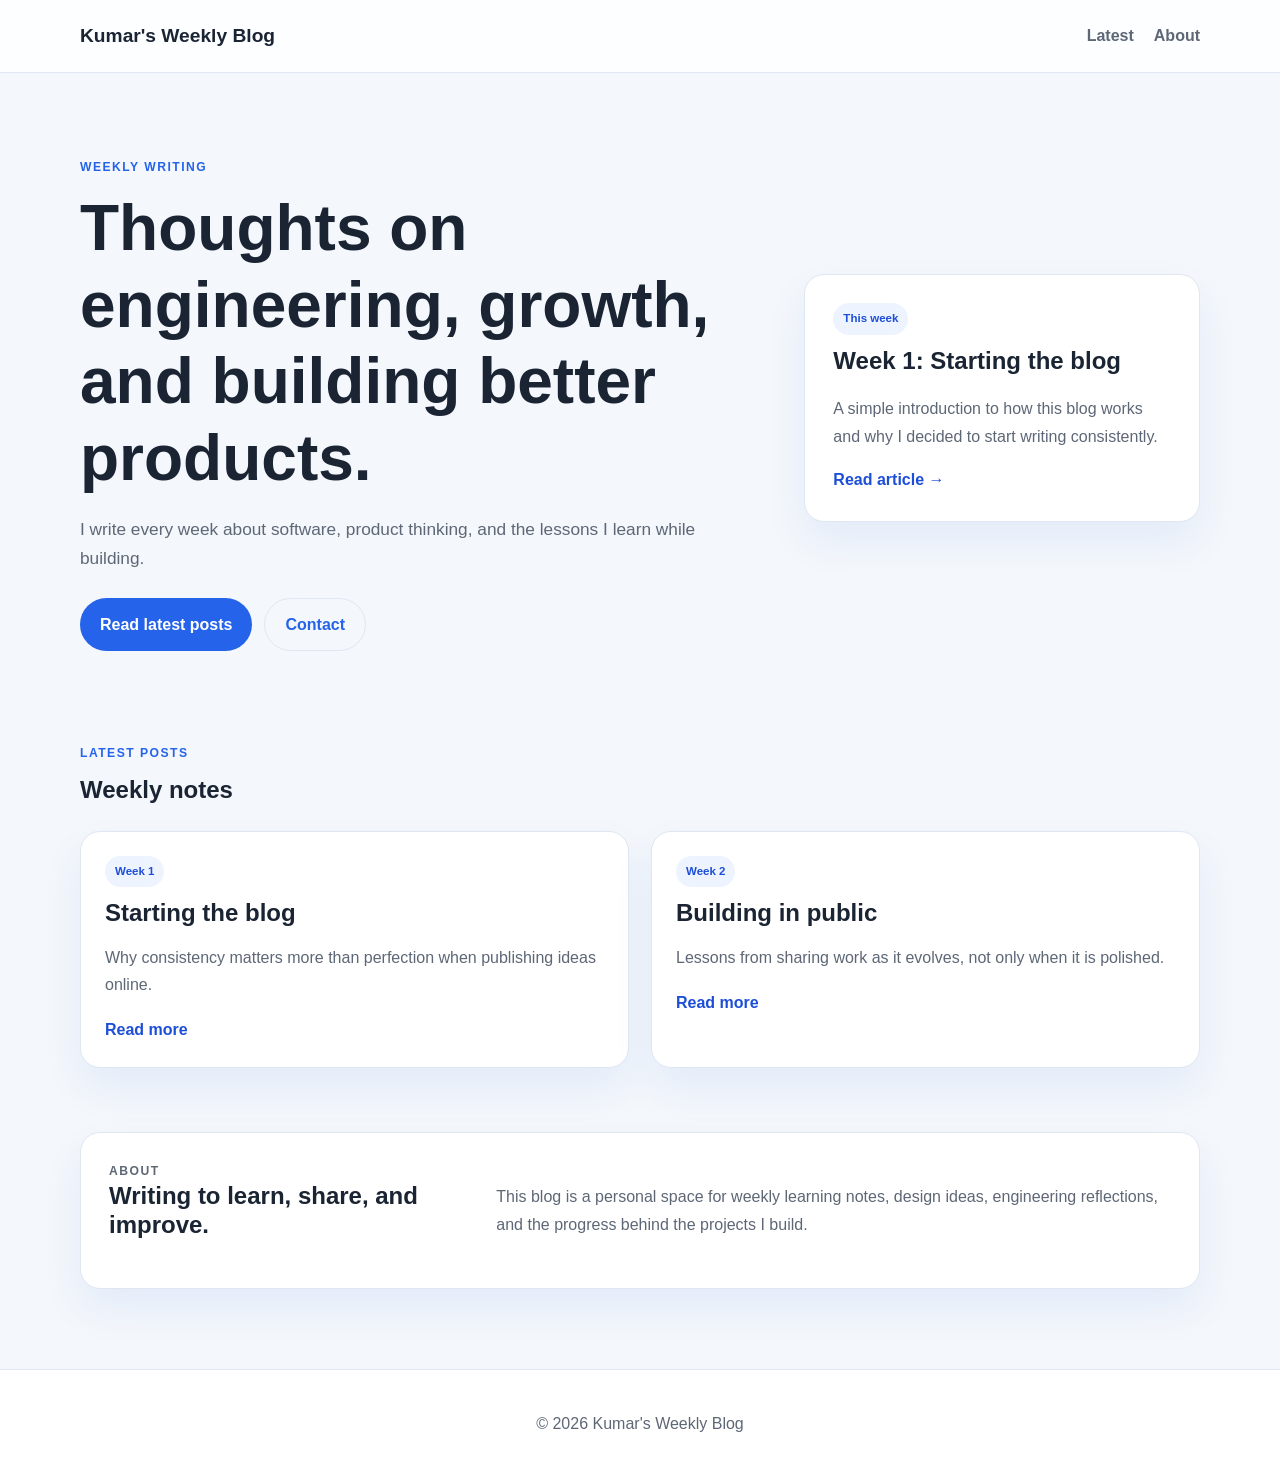
==== index.html @ 6d4b1a90 "blogs" ====
<!DOCTYPE html>
<html lang="en">
  <head>
    <meta charset="UTF-8" />
    <meta name="viewport" content="width=device-width, initial-scale=1.0" />
    <meta
      name="description"
      content="Weekly blog posts by Kumar about software, learning, and product building."
    />
    <title>Kumar's Weekly Blog</title>
    <link rel="stylesheet" href="styles.css" />
  </head>
  <body>
    <header class="site-header">
      <div class="container nav">
        <a class="brand" href="index.html">Kumar's Weekly Blog</a>
        <nav class="nav-links" aria-label="Main navigation">
          <a href="#latest">Latest</a>
          <a href="#about">About</a>
        </nav>
      </div>
    </header>

    <main>
      <section class="hero">
        <div class="container hero-inner">
          <div>
            <p class="eyebrow">Weekly writing</p>
            <h1>Thoughts on engineering, growth, and building better products.</h1>
            <p class="intro">
              I write every week about software, product thinking, and the lessons I learn while building.
            </p>
            <div class="hero-actions">
              <a class="button primary" href="#latest">Read latest posts</a>
              <a class="button secondary" href="mailto:you@example.com">Contact</a>
            </div>
          </div>
          <div class="hero-card">
            <span class="card-label">This week</span>
            <h2>Week 1: Starting the blog</h2>
            <p>
              A simple introduction to how this blog works and why I decided to start writing consistently.
            </p>
            <a href="posts/week-1.html">Read article →</a>
          </div>
        </div>
      </section>

      <section id="latest" class="posts">
        <div class="container">
          <div class="section-header">
            <p class="eyebrow">Latest posts</p>
            <h2>Weekly notes</h2>
          </div>

          <div class="post-grid">
            <article class="post-card">
              <span class="post-meta">Week 1</span>
              <h3>Starting the blog</h3>
              <p>Why consistency matters more than perfection when publishing ideas online.</p>
              <a href="posts/week-1.html">Read more</a>
            </article>

            <article class="post-card">
              <span class="post-meta">Week 2</span>
              <h3>Building in public</h3>
              <p>Lessons from sharing work as it evolves, not only when it is polished.</p>
              <a href="posts/week-2.html">Read more</a>
            </article>
          </div>
        </div>
      </section>

      <section id="about" class="about">
        <div class="container about-inner">
          <div>
            <p class="eyebrow">About</p>
            <h2>Writing to learn, share, and improve.</h2>
          </div>
          <p>
            This blog is a personal space for weekly learning notes, design ideas, engineering reflections,
            and the progress behind the projects I build.
          </p>
        </div>
      </section>
    </main>

    <footer class="site-footer">
      <div class="container">
        <p>© 2026 Kumar's Weekly Blog</p>
      </div>
    </footer>
  </body>
</html>
---- styles.css ----
:root {
  --bg: #f4f7fb;
  --panel: #ffffff;
  --panel-alt: #eef4ff;
  --text: #1a2433;
  --muted: #5d6776;
  --primary: #2563eb;
  --primary-dark: #1d4ed8;
  --border: #dfe7f3;
  --shadow: 0 20px 40px rgba(37, 99, 235, 0.08);
}

* {
  box-sizing: border-box;
}

html {
  scroll-behavior: smooth;
}

body {
  margin: 0;
  font-family: Arial, Helvetica, sans-serif;
  background: var(--bg);
  color: var(--text);
  line-height: 1.7;
}

img {
  max-width: 100%;
  display: block;
}

.container {
  width: min(1120px, calc(100% - 32px));
  margin: 0 auto;
}

.site-header {
  background: rgba(255, 255, 255, 0.82);
  backdrop-filter: blur(12px);
  border-bottom: 1px solid var(--border);
  position: sticky;
  top: 0;
  z-index: 10;
}

.nav {
  display: flex;
  justify-content: space-between;
  align-items: center;
  min-height: 72px;
}

.brand {
  font-size: 1.2rem;
  font-weight: 700;
  color: var(--text);
  text-decoration: none;
}

.nav-links {
  display: flex;
  gap: 20px;
}

.nav-links a {
  color: var(--muted);
  text-decoration: none;
  font-weight: 600;
}

.hero {
  padding: 72px 0 48px;
}

.hero-inner {
  display: grid;
  grid-template-columns: 1.4fr 0.8fr;
  gap: 32px;
  align-items: center;
}

.eyebrow {
  text-transform: uppercase;
  letter-spacing: 0.12em;
  font-size: 0.76rem;
  color: var(--primary);
  font-weight: 700;
  margin-bottom: 12px;
}

h1, h2, h3 {
  margin-top: 0;
  line-height: 1.2;
}

h1 {
  font-size: clamp(2.5rem, 5vw, 4.2rem);
  margin-bottom: 18px;
}

.intro {
  font-size: 1.08rem;
  color: var(--muted);
  max-width: 620px;
}

.hero-actions {
  display: flex;
  flex-wrap: wrap;
  gap: 12px;
  margin-top: 24px;
}

.button {
  display: inline-flex;
  align-items: center;
  justify-content: center;
  padding: 12px 20px;
  border-radius: 999px;
  text-decoration: none;
  font-weight: 700;
  transition: transform 0.2s ease;
}

.button:hover,
.post-card a:hover,
.hero-card a:hover {
  transform: translateY(-1px);
}

.button.primary {
  background: var(--primary);
  color: white;
}

.button.secondary {
  background: transparent;
  color: var(--primary);
  border: 1px solid var(--border);
}

.hero-card,
.post-card,
.about-inner {
  background: var(--panel);
  border: 1px solid var(--border);
  border-radius: 20px;
  box-shadow: var(--shadow);
}

.hero-card {
  padding: 28px;
}

.card-label,
.post-meta {
  display: inline-block;
  background: var(--panel-alt);
  color: var(--primary-dark);
  border-radius: 999px;
  padding: 6px 10px;
  font-size: 0.72rem;
  font-weight: 700;
  margin-bottom: 12px;
}

.hero-card p {
  color: var(--muted);
}

.hero-card a,
.post-card a,
.article-body a {
  color: var(--primary-dark);
  text-decoration: none;
  font-weight: 700;
}

.posts {
  padding: 32px 0 64px;
}

.section-header {
  margin-bottom: 26px;
}

.post-grid {
  display: grid;
  grid-template-columns: repeat(2, minmax(0, 1fr));
  gap: 22px;
}

.post-card {
  padding: 24px;
}

.post-card h3 {
  font-size: 1.5rem;
  margin-bottom: 12px;
}

.post-card p {
  color: var(--muted);
  margin-bottom: 18px;
}

.about {
  padding: 0 0 80px;
}

.about-inner {
  padding: 28px;
  display: grid;
  grid-template-columns: 0.7fr 1.3fr;
  gap: 24px;
  align-items: center;
}

.about-inner p {
  margin: 0;
  color: var(--muted);
}

.site-footer {
  border-top: 1px solid var(--border);
  background: #fff;
}

.site-footer .container {
  display: flex;
  justify-content: center;
  padding: 24px 0;
  color: var(--muted);
}

.article-shell {
  padding: 56px 0 80px;
}

.article-card {
  background: var(--panel);
  border: 1px solid var(--border);
  border-radius: 24px;
  box-shadow: var(--shadow);
  padding: clamp(24px, 4vw, 52px);
}

.article-card h1 {
  margin-bottom: 14px;
}

.article-meta {
  color: var(--muted);
  margin-bottom: 24px;
}

.article-body {
  font-size: 1.05rem;
}

.article-body p,
.article-body ul,
.article-body ol {
  margin-bottom: 1.2rem;
  color: var(--text);
}

.article-body h2 {
  margin-top: 2rem;
  margin-bottom: 1rem;
}

.back-link {
  display: inline-block;
  margin-top: 28px;
}

@media (max-width: 760px) {
  .hero-inner,
  .about-inner,
  .post-grid {
    grid-template-columns: 1fr;
  }

  .nav {
    flex-direction: column;
    justify-content: center;
    gap: 12px;
    padding: 16px 0;
  }

  .nav-links {
    gap: 12px;
  }
}
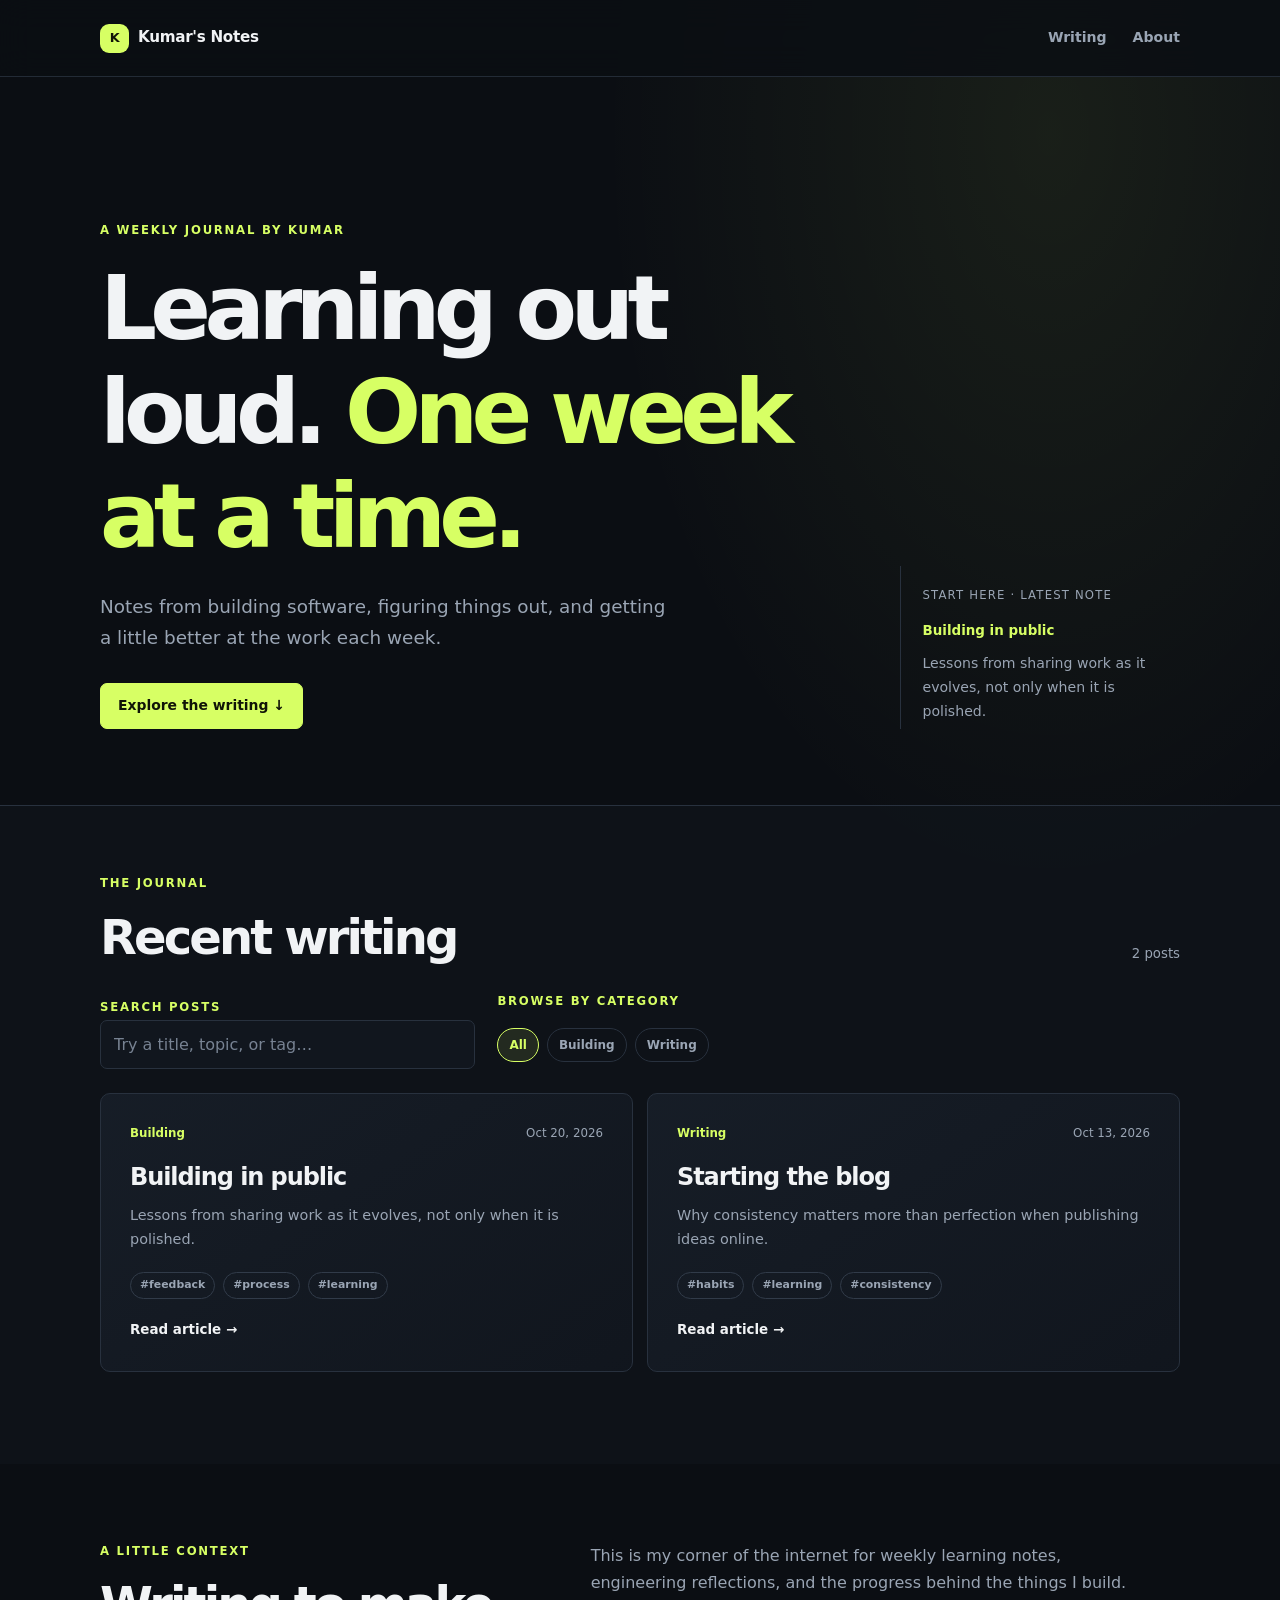
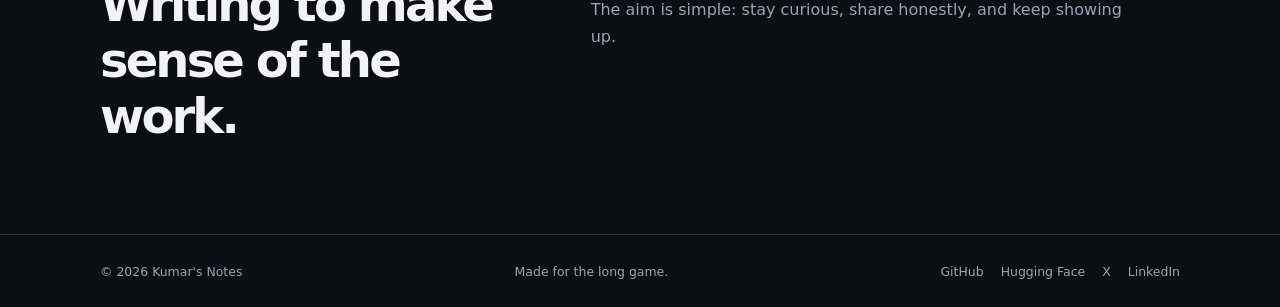
==== commit 12ff1eae: "blogs" ====
--- a/index.html
+++ b/index.html
@@ -5,17 +5,22 @@
     <meta name="viewport" content="width=device-width, initial-scale=1.0" />
     <meta
       name="description"
-      content="Weekly blog posts by Kumar about software, learning, and product building."
+      content="Weekly notes on software, building, and the lessons learned along the way."
     />
-    <title>Kumar's Weekly Blog</title>
+    <meta name="theme-color" content="#0b0e13" />
+    <title>Kumar — Weekly Notes</title>
     <link rel="stylesheet" href="styles.css" />
+    <script src="app.js" defer></script>
   </head>
   <body>
     <header class="site-header">
       <div class="container nav">
-        <a class="brand" href="index.html">Kumar's Weekly Blog</a>
+        <a class="brand" href="index.html">
+          <span class="brand-mark" aria-hidden="true">K</span>
+          <span class="brand-name">Kumar's Notes</span>
+        </a>
         <nav class="nav-links" aria-label="Main navigation">
-          <a href="#latest">Latest</a>
+          <a href="#latest">Writing</a>
           <a href="#about">About</a>
         </nav>
       </div>
@@ -25,48 +30,50 @@
       <section class="hero">
         <div class="container hero-inner">
           <div>
-            <p class="eyebrow">Weekly writing</p>
-            <h1>Thoughts on engineering, growth, and building better products.</h1>
+            <p class="eyebrow">A weekly journal by Kumar</p>
+            <h1>Learning out loud. <span>One week at a time.</span></h1>
             <p class="intro">
-              I write every week about software, product thinking, and the lessons I learn while building.
+              Notes from building software, figuring things out, and getting a little better at the work each week.
             </p>
-            <div class="hero-actions">
-              <a class="button primary" href="#latest">Read latest posts</a>
-              <a class="button secondary" href="mailto:you@example.com">Contact</a>
-            </div>
+            <a class="button primary" href="#latest">Explore the writing <span aria-hidden="true">&nbsp;↓</span></a>
           </div>
-          <div class="hero-card">
-            <span class="card-label">This week</span>
-            <h2>Week 1: Starting the blog</h2>
-            <p>
-              A simple introduction to how this blog works and why I decided to start writing consistently.
-            </p>
-            <a href="posts/week-1.html">Read article →</a>
-          </div>
+          <aside class="hero-note" aria-label="Latest post">
+            <span class="note-label">Start here · latest note</span>
+            <strong id="featured-title">Loading latest post…</strong>
+            <p id="featured-excerpt"></p>
+          </aside>
         </div>
       </section>
 
       <section id="latest" class="posts">
         <div class="container">
           <div class="section-header">
-            <p class="eyebrow">Latest posts</p>
-            <h2>Weekly notes</h2>
+            <div>
+              <p class="section-kicker">The journal</p>
+              <h2>Recent writing</h2>
+            </div>
+            <span class="post-count" id="post-count" aria-live="polite"></span>
           </div>
 
-          <div class="post-grid">
-            <article class="post-card">
-              <span class="post-meta">Week 1</span>
-              <h3>Starting the blog</h3>
-              <p>Why consistency matters more than perfection when publishing ideas online.</p>
-              <a href="posts/week-1.html">Read more</a>
-            </article>
+          <div class="post-tools">
+            <label>
+              <span class="section-kicker">Search posts</span>
+              <input
+                class="search-input"
+                id="post-search"
+                type="search"
+                placeholder="Try a title, topic, or tag…"
+                autocomplete="off"
+              />
+            </label>
+            <div>
+              <p class="section-kicker">Browse by category</p>
+              <div class="filter-list" id="category-filters" aria-label="Filter posts by category"></div>
+            </div>
+          </div>
 
-            <article class="post-card">
-              <span class="post-meta">Week 2</span>
-              <h3>Building in public</h3>
-              <p>Lessons from sharing work as it evolves, not only when it is polished.</p>
-              <a href="posts/week-2.html">Read more</a>
-            </article>
+          <div class="post-grid" id="post-grid" aria-live="polite">
+            <p class="status-message">Loading posts…</p>
           </div>
         </div>
       </section>
@@ -74,12 +81,12 @@
       <section id="about" class="about">
         <div class="container about-inner">
           <div>
-            <p class="eyebrow">About</p>
-            <h2>Writing to learn, share, and improve.</h2>
+            <p class="section-kicker">A little context</p>
+            <h2>Writing to make sense of the work.</h2>
           </div>
           <p>
-            This blog is a personal space for weekly learning notes, design ideas, engineering reflections,
-            and the progress behind the projects I build.
+            This is my corner of the internet for weekly learning notes, engineering reflections, and the
+            progress behind the things I build. The aim is simple: stay curious, share honestly, and keep showing up.
           </p>
         </div>
       </section>
@@ -87,7 +94,14 @@
 
     <footer class="site-footer">
       <div class="container">
-        <p>© 2026 Kumar's Weekly Blog</p>
+        <p>© <span id="current-year"></span> Kumar's Notes</p>
+        <p>Made for the long game.</p>
+        <nav class="social-links" aria-label="Social profiles">
+          <a href="https://github.com/Imkumar80" target="_blank" rel="noopener noreferrer">GitHub</a>
+          <a href="https://huggingface.co/kumar2235" target="_blank" rel="noopener noreferrer">Hugging Face</a>
+          <a href="https://x.com/KumarShet192579" target="_blank" rel="noopener noreferrer">X</a>
+          <a href="https://www.linkedin.com/in/kumar-r-shet-4712552a1/" target="_blank" rel="noopener noreferrer">LinkedIn</a>
+        </nav>
       </div>
     </footer>
   </body>
--- a/styles.css
+++ b/styles.css
@@ -1,13 +1,14 @@
 :root {
-  --bg: #f4f7fb;
-  --panel: #ffffff;
-  --panel-alt: #eef4ff;
-  --text: #1a2433;
-  --muted: #5d6776;
-  --primary: #2563eb;
-  --primary-dark: #1d4ed8;
-  --border: #dfe7f3;
-  --shadow: 0 20px 40px rgba(37, 99, 235, 0.08);
+  color-scheme: dark;
+  --bg: #0b0e13;
+  --surface: #11161e;
+  --surface-raised: #171e28;
+  --text: #f1f3f5;
+  --muted: #9aa5b4;
+  --accent: #d7ff64;
+  --accent-ink: #101407;
+  --border: #28313e;
+  --content-width: 1080px;
 }
 
 * {
@@ -20,278 +21,536 @@
 
 body {
   margin: 0;
-  font-family: Arial, Helvetica, sans-serif;
-  background: var(--bg);
+  background:
+    radial-gradient(ellipse at 82% 7%, rgba(215, 255, 100, 0.07), transparent 28rem),
+    var(--bg);
   color: var(--text);
+  font-family: Inter, ui-sans-serif, system-ui, -apple-system, BlinkMacSystemFont, "Segoe UI", sans-serif;
   line-height: 1.7;
 }
 
-img {
-  max-width: 100%;
-  display: block;
+a {
+  color: inherit;
+}
+
+button,
+input {
+  font: inherit;
 }
 
 .container {
-  width: min(1120px, calc(100% - 32px));
+  width: min(var(--content-width), calc(100% - 40px));
   margin: 0 auto;
 }
 
 .site-header {
-  background: rgba(255, 255, 255, 0.82);
-  backdrop-filter: blur(12px);
-  border-bottom: 1px solid var(--border);
   position: sticky;
   top: 0;
-  z-index: 10;
+  z-index: 5;
+  border-bottom: 1px solid rgba(40, 49, 62, 0.85);
+  background: rgba(11, 14, 19, 0.86);
+  backdrop-filter: blur(16px);
 }
 
 .nav {
   display: flex;
+  min-height: 76px;
+  align-items: center;
   justify-content: space-between;
+  gap: 24px;
+}
+
+.brand {
+  display: flex;
   align-items: center;
-  min-height: 72px;
-}
-
-.brand {
-  font-size: 1.2rem;
-  font-weight: 700;
+  gap: 9px;
   color: var(--text);
+  font-size: 0.95rem;
+  font-weight: 750;
+  letter-spacing: -0.02em;
   text-decoration: none;
+  white-space: nowrap;
+}
+
+.brand-mark {
+  display: inline-grid;
+  width: 29px;
+  height: 29px;
+  place-items: center;
+  border-radius: 9px;
+  background: var(--accent);
+  color: var(--accent-ink);
+  font-size: 0.8rem;
+}
+
+.brand-name {
+  white-space: nowrap;
 }
 
 .nav-links {
   display: flex;
-  gap: 20px;
+  align-items: center;
+  gap: 26px;
+  flex-shrink: 0;
 }
 
 .nav-links a {
   color: var(--muted);
+  font-size: 0.88rem;
+  font-weight: 600;
   text-decoration: none;
-  font-weight: 600;
+}
+
+.nav-links a:hover,
+.text-link:hover {
+  color: var(--accent);
 }
 
 .hero {
-  padding: 72px 0 48px;
+  padding: clamp(74px, 12vw, 144px) 0 76px;
 }
 
 .hero-inner {
   display: grid;
-  grid-template-columns: 1.4fr 0.8fr;
-  gap: 32px;
-  align-items: center;
-}
-
-.eyebrow {
+  grid-template-columns: minmax(0, 1.45fr) minmax(260px, 0.55fr);
+  align-items: end;
+  gap: 60px;
+}
+
+.eyebrow,
+.section-kicker {
+  margin: 0 0 16px;
+  color: var(--accent);
+  font-size: 0.73rem;
+  font-weight: 750;
+  letter-spacing: 0.15em;
   text-transform: uppercase;
-  letter-spacing: 0.12em;
-  font-size: 0.76rem;
-  color: var(--primary);
-  font-weight: 700;
-  margin-bottom: 12px;
-}
-
-h1, h2, h3 {
+}
+
+h1,
+h2,
+h3,
+p {
   margin-top: 0;
-  line-height: 1.2;
-}
-
-h1 {
-  font-size: clamp(2.5rem, 5vw, 4.2rem);
-  margin-bottom: 18px;
+}
+
+h1,
+h2,
+h3 {
+  line-height: 1.16;
+}
+
+.hero h1 {
+  max-width: 760px;
+  margin-bottom: 22px;
+  font-size: clamp(2.8rem, 7vw, 6.15rem);
+  font-weight: 680;
+  letter-spacing: -0.075em;
+}
+
+.hero h1 span {
+  color: var(--accent);
 }
 
 .intro {
-  font-size: 1.08rem;
-  color: var(--muted);
-  max-width: 620px;
-}
-
-.hero-actions {
-  display: flex;
-  flex-wrap: wrap;
-  gap: 12px;
-  margin-top: 24px;
+  max-width: 570px;
+  margin-bottom: 30px;
+  color: var(--muted);
+  font-size: clamp(1rem, 2vw, 1.15rem);
 }
 
 .button {
   display: inline-flex;
+  min-height: 45px;
   align-items: center;
   justify-content: center;
-  padding: 12px 20px;
+  padding: 10px 17px;
+  border: 1px solid var(--border);
+  border-radius: 7px;
+  font-size: 0.87rem;
+  font-weight: 700;
+  text-decoration: none;
+  transition: background 160ms ease, color 160ms ease, border-color 160ms ease;
+}
+
+.button.primary {
+  border-color: var(--accent);
+  background: var(--accent);
+  color: var(--accent-ink);
+}
+
+.button.primary:hover {
+  border-color: #e5ff9a;
+  background: #e5ff9a;
+}
+
+.button.secondary:hover {
+  border-color: var(--muted);
+  color: var(--text);
+}
+
+.hero-note {
+  padding: 20px 0 5px 22px;
+  border-left: 1px solid var(--border);
+}
+
+.hero-note .note-label {
+  display: block;
+  margin-bottom: 9px;
+  color: var(--muted);
+  font-size: 0.73rem;
+  letter-spacing: 0.1em;
+  text-transform: uppercase;
+}
+
+.hero-note strong {
+  display: block;
+  margin-bottom: 8px;
+  font-size: 1.08rem;
+}
+
+.hero-note a {
+  color: var(--accent);
+  text-decoration: none;
+}
+
+.hero-note p {
+  margin: 0;
+  color: var(--muted);
+  font-size: 0.88rem;
+}
+
+.posts {
+  padding: 68px 0 92px;
+  border-top: 1px solid var(--border);
+  background: rgba(17, 22, 30, 0.56);
+}
+
+.section-header {
+  display: flex;
+  align-items: end;
+  justify-content: space-between;
+  gap: 24px;
+  margin-bottom: 27px;
+}
+
+.section-header h2,
+.about-inner h2 {
+  margin: 0;
+  font-size: clamp(2rem, 4vw, 3rem);
+  letter-spacing: -0.06em;
+}
+
+.post-count {
+  color: var(--muted);
+  font-size: 0.83rem;
+}
+
+.post-tools {
+  display: grid;
+  grid-template-columns: minmax(220px, 0.55fr) 1fr;
+  gap: 22px;
+  align-items: start;
+  margin-bottom: 24px;
+}
+
+.search-input {
+  width: 100%;
+  min-height: 45px;
+  padding: 10px 13px;
+  border: 1px solid var(--border);
+  border-radius: 7px;
+  outline: none;
+  background: var(--surface);
+  color: var(--text);
+}
+
+.search-input::placeholder {
+  color: #778292;
+}
+
+.search-input:focus {
+  border-color: var(--accent);
+}
+
+.filter-list,
+.tag-list {
+  display: flex;
+  flex-wrap: wrap;
+  gap: 8px;
+}
+
+.filter-button,
+.tag {
+  display: inline-flex;
+  min-height: 34px;
+  align-items: center;
+  padding: 5px 11px;
+  border: 1px solid var(--border);
   border-radius: 999px;
-  text-decoration: none;
-  font-weight: 700;
-  transition: transform 0.2s ease;
-}
-
-.button:hover,
-.post-card a:hover,
-.hero-card a:hover {
-  transform: translateY(-1px);
-}
-
-.button.primary {
-  background: var(--primary);
-  color: white;
-}
-
-.button.secondary {
   background: transparent;
-  color: var(--primary);
-  border: 1px solid var(--border);
-}
-
-.hero-card,
-.post-card,
-.about-inner {
-  background: var(--panel);
-  border: 1px solid var(--border);
-  border-radius: 20px;
-  box-shadow: var(--shadow);
-}
-
-.hero-card {
-  padding: 28px;
-}
-
-.card-label,
-.post-meta {
-  display: inline-block;
-  background: var(--panel-alt);
-  color: var(--primary-dark);
-  border-radius: 999px;
-  padding: 6px 10px;
-  font-size: 0.72rem;
-  font-weight: 700;
-  margin-bottom: 12px;
-}
-
-.hero-card p {
-  color: var(--muted);
-}
-
-.hero-card a,
-.post-card a,
-.article-body a {
-  color: var(--primary-dark);
-  text-decoration: none;
-  font-weight: 700;
-}
-
-.posts {
-  padding: 32px 0 64px;
-}
-
-.section-header {
-  margin-bottom: 26px;
+  color: var(--muted);
+  font-size: 0.75rem;
+  font-weight: 650;
+}
+
+.filter-button {
+  cursor: pointer;
+}
+
+.filter-button:hover,
+.filter-button[aria-pressed="true"] {
+  border-color: var(--accent);
+  background: rgba(215, 255, 100, 0.1);
+  color: var(--accent);
+}
+
+.tag {
+  min-height: 27px;
+  padding: 3px 9px;
+  border-color: #313b49;
+  font-size: 0.68rem;
 }
 
 .post-grid {
   display: grid;
   grid-template-columns: repeat(2, minmax(0, 1fr));
-  gap: 22px;
+  gap: 14px;
 }
 
 .post-card {
-  padding: 24px;
+  display: flex;
+  min-height: 250px;
+  flex-direction: column;
+  padding: clamp(20px, 3vw, 29px);
+  border: 1px solid var(--border);
+  border-radius: 10px;
+  background: linear-gradient(145deg, rgba(23, 30, 40, 0.92), rgba(17, 22, 30, 0.92));
+  transition: border-color 180ms ease, transform 180ms ease;
+}
+
+.post-card:hover {
+  transform: translateY(-3px);
+  border-color: #536044;
+}
+
+.post-topline {
+  display: flex;
+  justify-content: space-between;
+  gap: 16px;
+  margin-bottom: 21px;
+  color: var(--muted);
+  font-size: 0.74rem;
+}
+
+.post-category {
+  color: var(--accent);
+  font-weight: 700;
 }
 
 .post-card h3 {
+  margin-bottom: 11px;
   font-size: 1.5rem;
-  margin-bottom: 12px;
+  letter-spacing: -0.045em;
 }
 
 .post-card p {
-  color: var(--muted);
-  margin-bottom: 18px;
+  margin-bottom: 20px;
+  color: var(--muted);
+  font-size: 0.9rem;
+}
+
+.post-card .tag-list {
+  margin-top: auto;
+  margin-bottom: 20px;
+}
+
+.text-link {
+  width: fit-content;
+  color: var(--text);
+  font-size: 0.84rem;
+  font-weight: 700;
+  text-decoration: none;
+}
+
+.empty-state {
+  grid-column: 1 / -1;
+  padding: 36px;
+  border: 1px dashed var(--border);
+  border-radius: 10px;
+  color: var(--muted);
+  text-align: center;
 }
 
 .about {
-  padding: 0 0 80px;
+  padding: 78px 0 90px;
 }
 
 .about-inner {
-  padding: 28px;
   display: grid;
-  grid-template-columns: 0.7fr 1.3fr;
-  gap: 24px;
-  align-items: center;
-}
-
-.about-inner p {
+  grid-template-columns: 0.85fr 1.15fr;
+  gap: 55px;
+  align-items: start;
+}
+
+.about-inner > p {
+  max-width: 550px;
   margin: 0;
   color: var(--muted);
 }
 
 .site-footer {
   border-top: 1px solid var(--border);
-  background: #fff;
 }
 
 .site-footer .container {
   display: flex;
-  justify-content: center;
-  padding: 24px 0;
-  color: var(--muted);
+  min-height: 72px;
+  align-items: center;
+  justify-content: space-between;
+  gap: 20px;
+  color: var(--muted);
+  font-size: 0.78rem;
+}
+
+.site-footer p {
+  margin: 0;
+}
+
+.social-links {
+  display: flex;
+  flex-wrap: wrap;
+  gap: 17px;
+}
+
+.social-links a {
+  color: var(--muted);
+  text-decoration: none;
+}
+
+.social-links a:hover {
+  color: var(--accent);
 }
 
 .article-shell {
-  padding: 56px 0 80px;
+  padding: clamp(45px, 8vw, 90px) 0;
 }
 
 .article-card {
-  background: var(--panel);
-  border: 1px solid var(--border);
-  border-radius: 24px;
-  box-shadow: var(--shadow);
-  padding: clamp(24px, 4vw, 52px);
+  max-width: 800px;
+  margin: 0 auto;
 }
 
 .article-card h1 {
-  margin-bottom: 14px;
+  margin-bottom: 17px;
+  font-size: clamp(2.6rem, 7vw, 5rem);
+  letter-spacing: -0.07em;
 }
 
 .article-meta {
-  color: var(--muted);
-  margin-bottom: 24px;
+  margin-bottom: 23px;
+  color: var(--muted);
+  font-size: 0.88rem;
+}
+
+.article-tags {
+  margin-bottom: 38px;
 }
 
 .article-body {
-  font-size: 1.05rem;
+  font-size: 1.04rem;
 }
 
 .article-body p,
 .article-body ul,
 .article-body ol {
-  margin-bottom: 1.2rem;
-  color: var(--text);
+  margin-bottom: 1.35rem;
+  color: #d0d5dc;
 }
 
 .article-body h2 {
-  margin-top: 2rem;
-  margin-bottom: 1rem;
+  margin: 2.5rem 0 1rem;
+  font-size: 1.65rem;
+  letter-spacing: -0.04em;
+}
+
+.article-body a {
+  color: var(--accent);
 }
 
 .back-link {
-  display: inline-block;
-  margin-top: 28px;
+  margin-top: 27px;
+}
+
+.status-message {
+  grid-column: 1 / -1;
+  color: var(--muted);
+}
+
+:focus-visible {
+  outline: 2px solid var(--accent);
+  outline-offset: 3px;
 }
 
 @media (max-width: 760px) {
   .hero-inner,
   .about-inner,
+  .post-tools {
+    grid-template-columns: 1fr;
+  }
+
+  .hero-inner {
+    gap: 36px;
+  }
+
+  .hero-note {
+    max-width: 460px;
+  }
+
   .post-grid {
     grid-template-columns: 1fr;
   }
 
+  .section-header {
+    align-items: start;
+    flex-direction: column;
+    gap: 10px;
+  }
+
+  .about-inner {
+    gap: 20px;
+  }
+}
+
+@media (max-width: 480px) {
+  .container {
+    width: min(var(--content-width), calc(100% - 28px));
+  }
+
   .nav {
+    min-height: 66px;
+  }
+
+  .nav-links {
+    gap: 14px;
+  }
+
+  .nav-links a {
+    font-size: 0.79rem;
+  }
+
+  .site-footer .container {
+    align-items: start;
     flex-direction: column;
     justify-content: center;
-    gap: 12px;
-    padding: 16px 0;
-  }
-
-  .nav-links {
-    gap: 12px;
-  }
-}
+  }
+}
+
+@media (prefers-reduced-motion: reduce) {
+  *,
+  *::before,
+  *::after {
+    scroll-behavior: auto !important;
+    transition-duration: 0.01ms !important;
+  }
+}
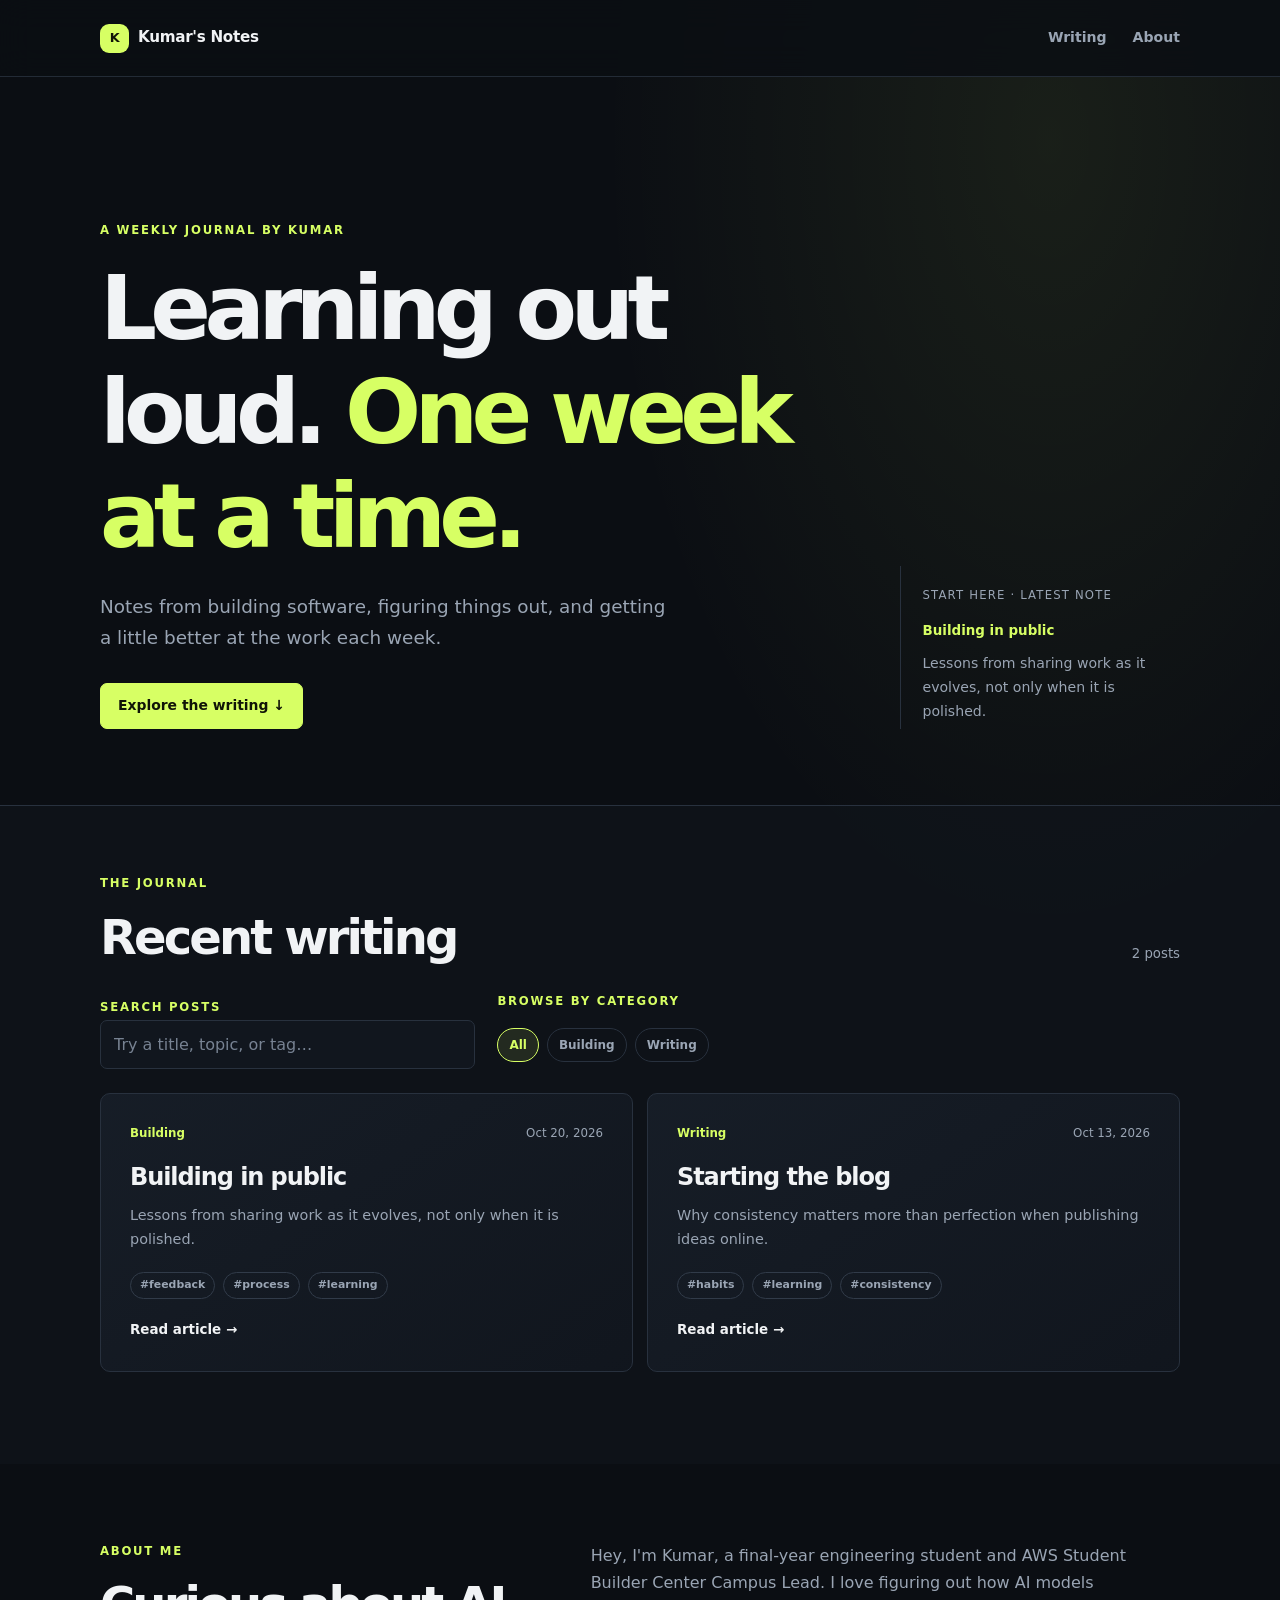
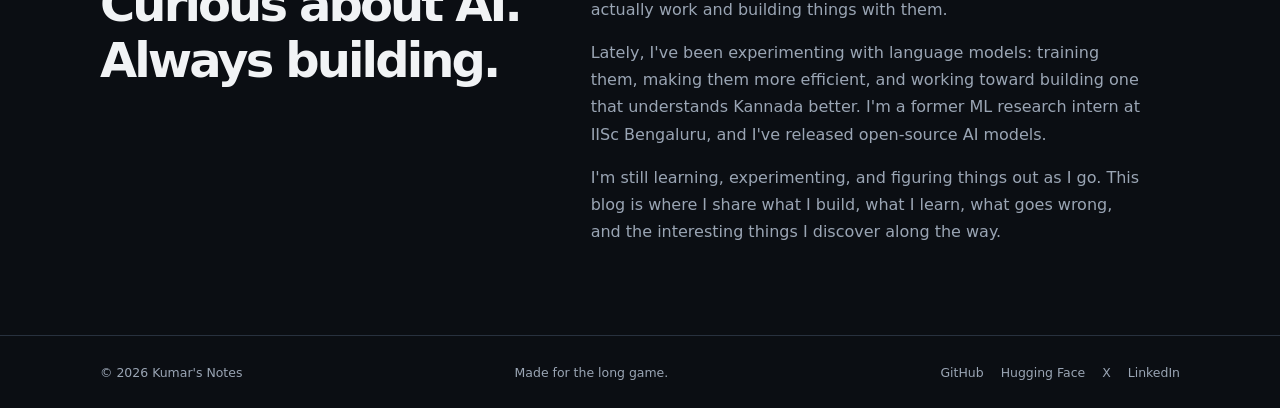
==== commit a4ded1e0: "Update About section with Kumar's background Co-authored-by: Copilot <223556219+Copilot@users.norepl" ====
--- a/index.html
+++ b/index.html
@@ -81,13 +81,24 @@
       <section id="about" class="about">
         <div class="container about-inner">
           <div>
-            <p class="section-kicker">A little context</p>
-            <h2>Writing to make sense of the work.</h2>
+            <p class="section-kicker">About me</p>
+            <h2>Curious about AI. Always building.</h2>
           </div>
-          <p>
-            This is my corner of the internet for weekly learning notes, engineering reflections, and the
-            progress behind the things I build. The aim is simple: stay curious, share honestly, and keep showing up.
-          </p>
+          <div class="about-copy">
+            <p>
+              Hey, I'm Kumar, a final-year engineering student and AWS Student Builder Center Campus Lead. I love
+              figuring out how AI models actually work and building things with them.
+            </p>
+            <p>
+              Lately, I've been experimenting with language models: training them, making them more efficient,
+              and working toward building one that understands Kannada better. I'm a former ML research intern
+              at IISc Bengaluru, and I've released open-source AI models.
+            </p>
+            <p>
+              I'm still learning, experimenting, and figuring things out as I go. This blog is where I share
+              what I build, what I learn, what goes wrong, and the interesting things I discover along the way.
+            </p>
+          </div>
         </div>
       </section>
     </main>
--- a/styles.css
+++ b/styles.css
@@ -393,10 +393,18 @@
   align-items: start;
 }
 
-.about-inner > p {
+.about-inner > p,
+.about-copy {
   max-width: 550px;
-  margin: 0;
-  color: var(--muted);
+  color: var(--muted);
+}
+
+.about-copy p {
+  margin: 0 0 1rem;
+}
+
+.about-copy p:last-child {
+  margin-bottom: 0;
 }
 
 .site-footer {
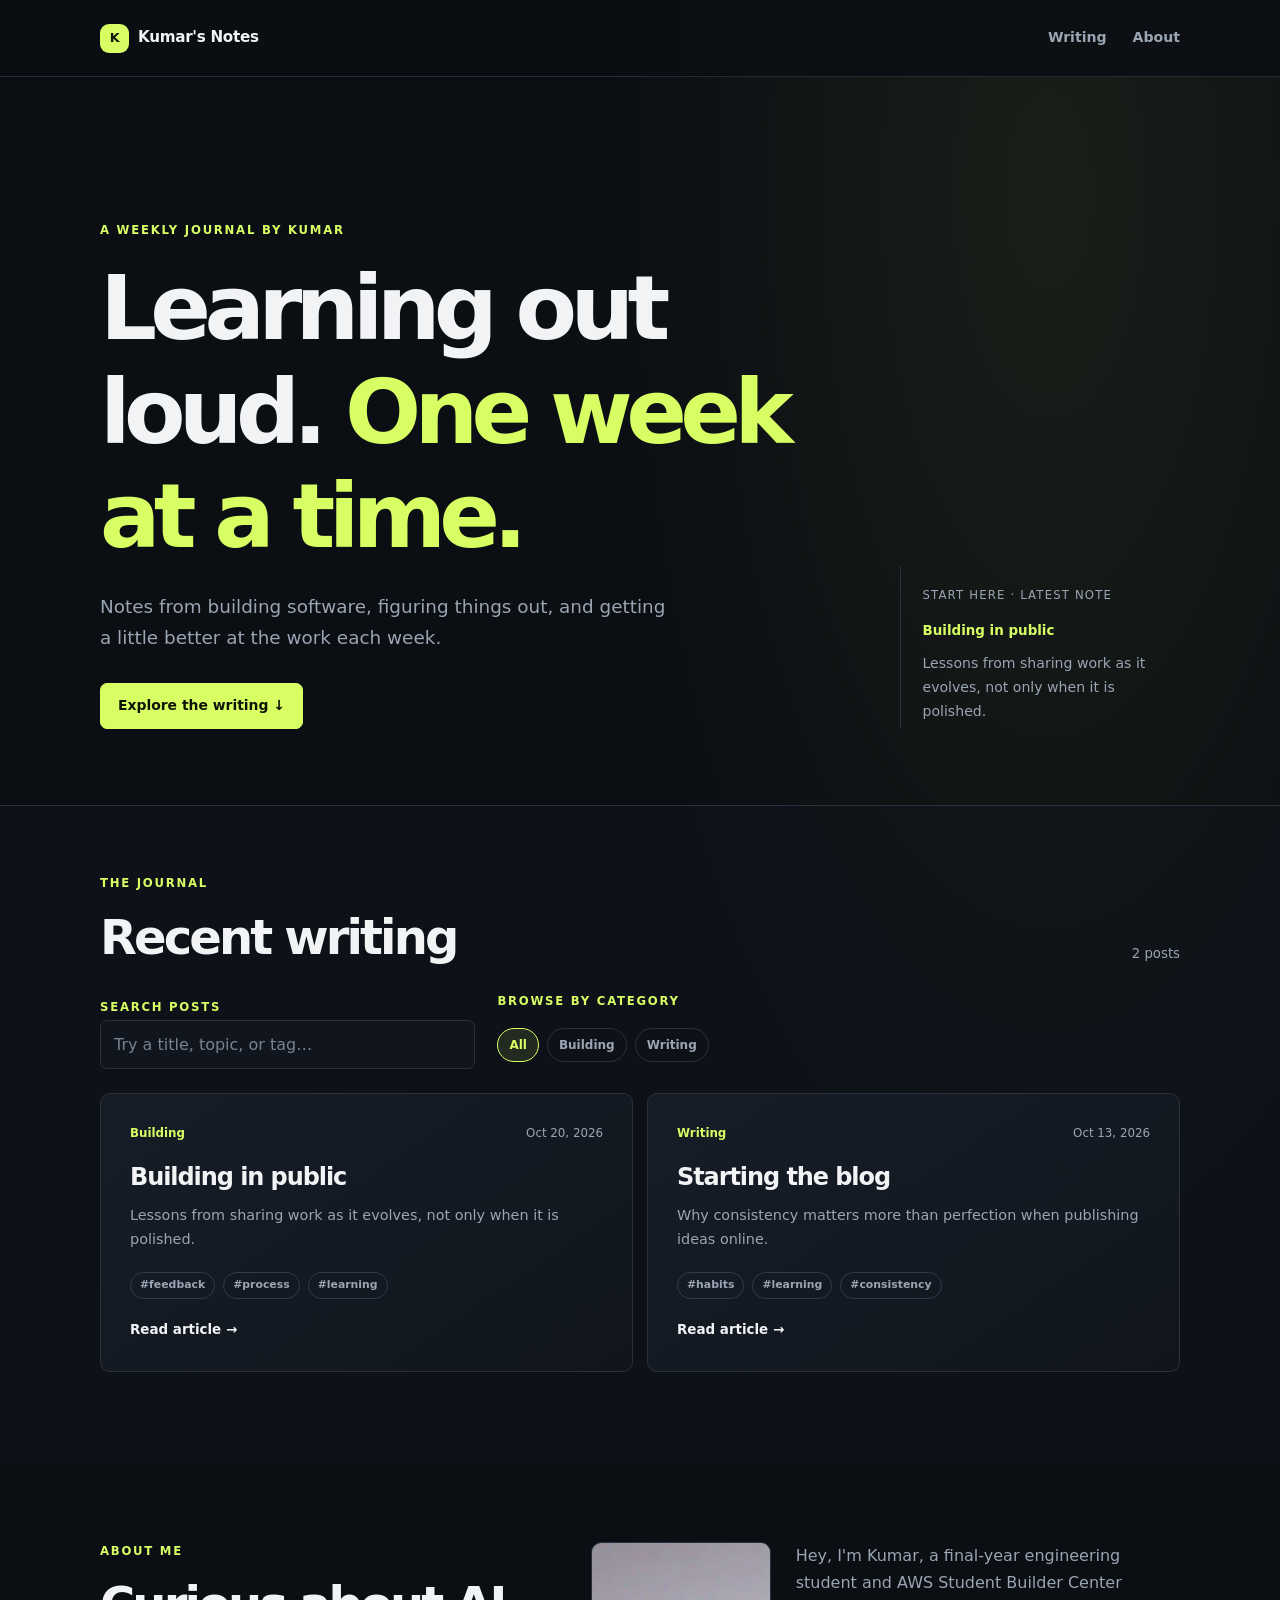
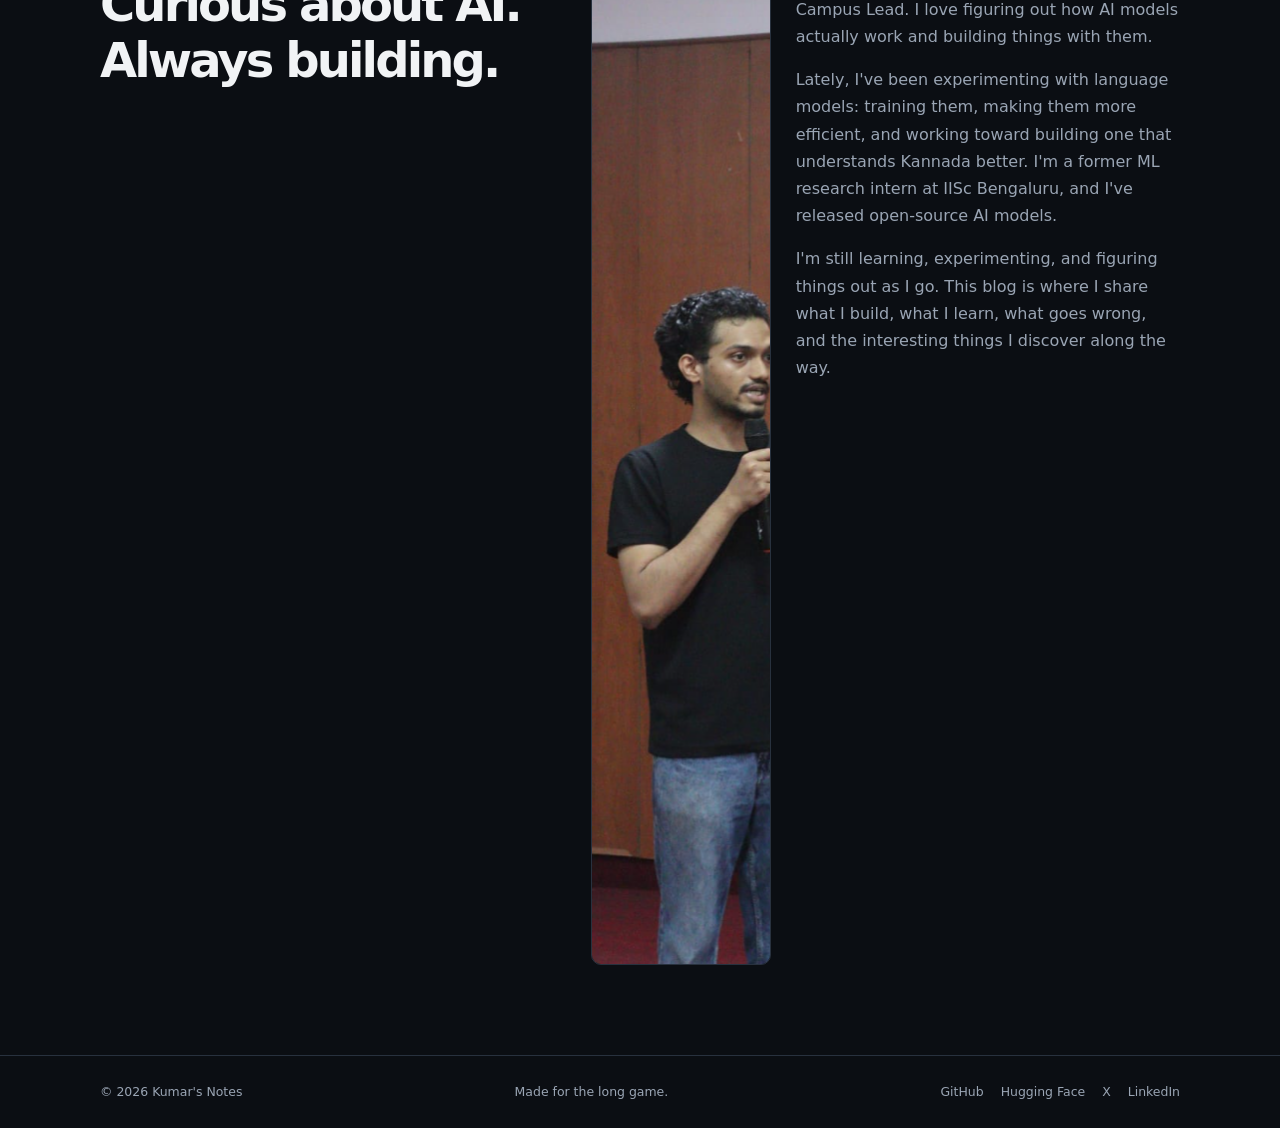
==== commit 50a6730d: "Add profile photo to About section Co-authored-by: Copilot <223556219+Copilot@users.noreply.github.c" ====
--- a/index.html
+++ b/index.html
@@ -84,20 +84,31 @@
             <p class="section-kicker">About me</p>
             <h2>Curious about AI. Always building.</h2>
           </div>
-          <div class="about-copy">
-            <p>
-              Hey, I'm Kumar, a final-year engineering student and AWS Student Builder Center Campus Lead. I love
-              figuring out how AI models actually work and building things with them.
-            </p>
-            <p>
-              Lately, I've been experimenting with language models: training them, making them more efficient,
-              and working toward building one that understands Kannada better. I'm a former ML research intern
-              at IISc Bengaluru, and I've released open-source AI models.
-            </p>
-            <p>
-              I'm still learning, experimenting, and figuring things out as I go. This blog is where I share
-              what I build, what I learn, what goes wrong, and the interesting things I discover along the way.
-            </p>
+          <div class="about-content">
+            <img
+              class="profile-photo"
+              src="assets/kumar-profile.png"
+              alt="Portrait of Kumar"
+              width="768"
+              height="1023"
+              loading="lazy"
+              decoding="async"
+            />
+            <div class="about-copy">
+              <p>
+                Hey, I'm Kumar, a final-year engineering student and AWS Student Builder Center Campus Lead. I love
+                figuring out how AI models actually work and building things with them.
+              </p>
+              <p>
+                Lately, I've been experimenting with language models: training them, making them more efficient,
+                and working toward building one that understands Kannada better. I'm a former ML research intern
+                at IISc Bengaluru, and I've released open-source AI models.
+              </p>
+              <p>
+                I'm still learning, experimenting, and figuring things out as I go. This blog is where I share
+                what I build, what I learn, what goes wrong, and the interesting things I discover along the way.
+              </p>
+            </div>
           </div>
         </div>
       </section>
--- a/styles.css
+++ b/styles.css
@@ -393,6 +393,24 @@
   align-items: start;
 }
 
+.about-content {
+  display: grid;
+  grid-template-columns: minmax(120px, 180px) minmax(0, 1fr);
+  align-items: start;
+  gap: 25px;
+}
+
+.profile-photo {
+  display: block;
+  width: 100%;
+  aspect-ratio: 3 / 4;
+  border: 1px solid var(--border);
+  border-radius: 10px;
+  background: var(--surface-raised);
+  object-fit: cover;
+  object-position: center 35%;
+}
+
 .about-inner > p,
 .about-copy {
   max-width: 550px;
@@ -528,6 +546,11 @@
   .about-inner {
     gap: 20px;
   }
+
+  .about-content {
+    grid-template-columns: minmax(105px, 145px) minmax(0, 1fr);
+    gap: 18px;
+  }
 }
 
 @media (max-width: 480px) {
@@ -551,6 +574,14 @@
     align-items: start;
     flex-direction: column;
     justify-content: center;
+  }
+
+  .about-content {
+    grid-template-columns: 1fr;
+  }
+
+  .profile-photo {
+    width: min(190px, 65%);
   }
 }
 
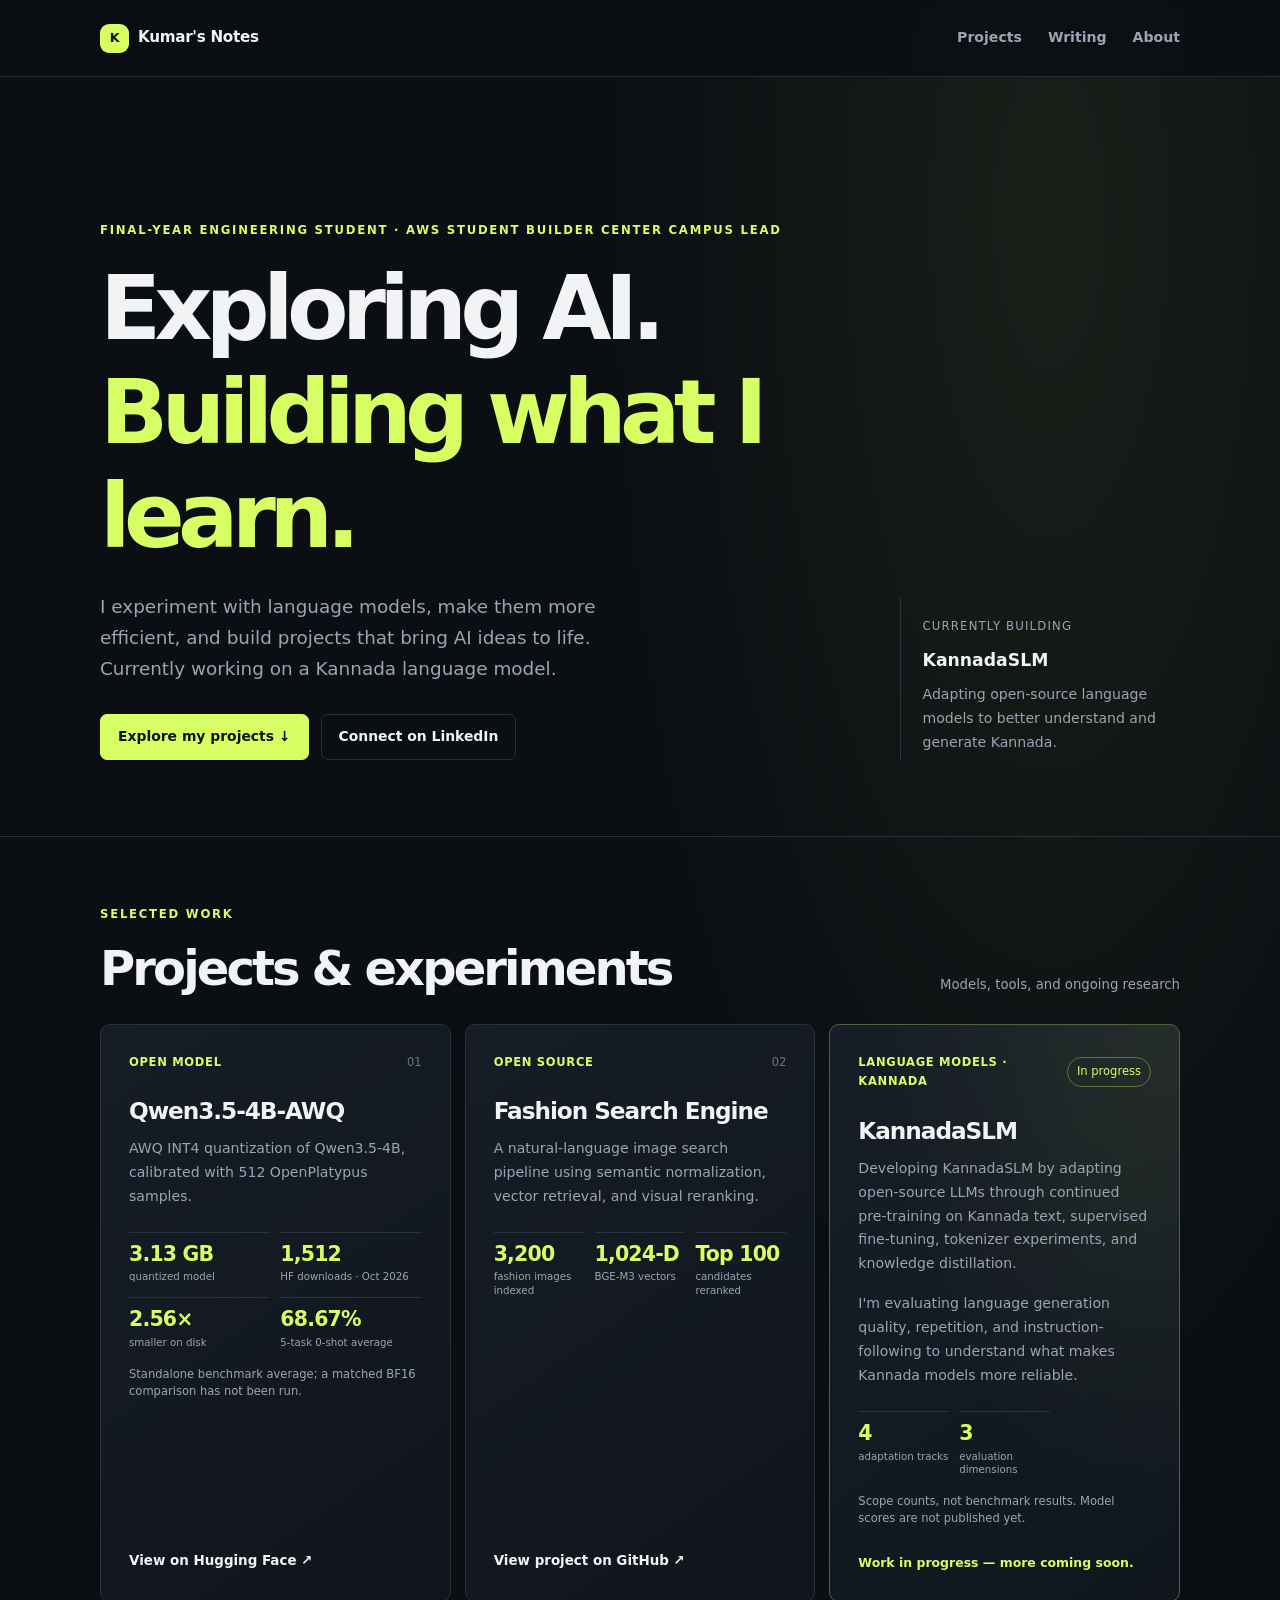
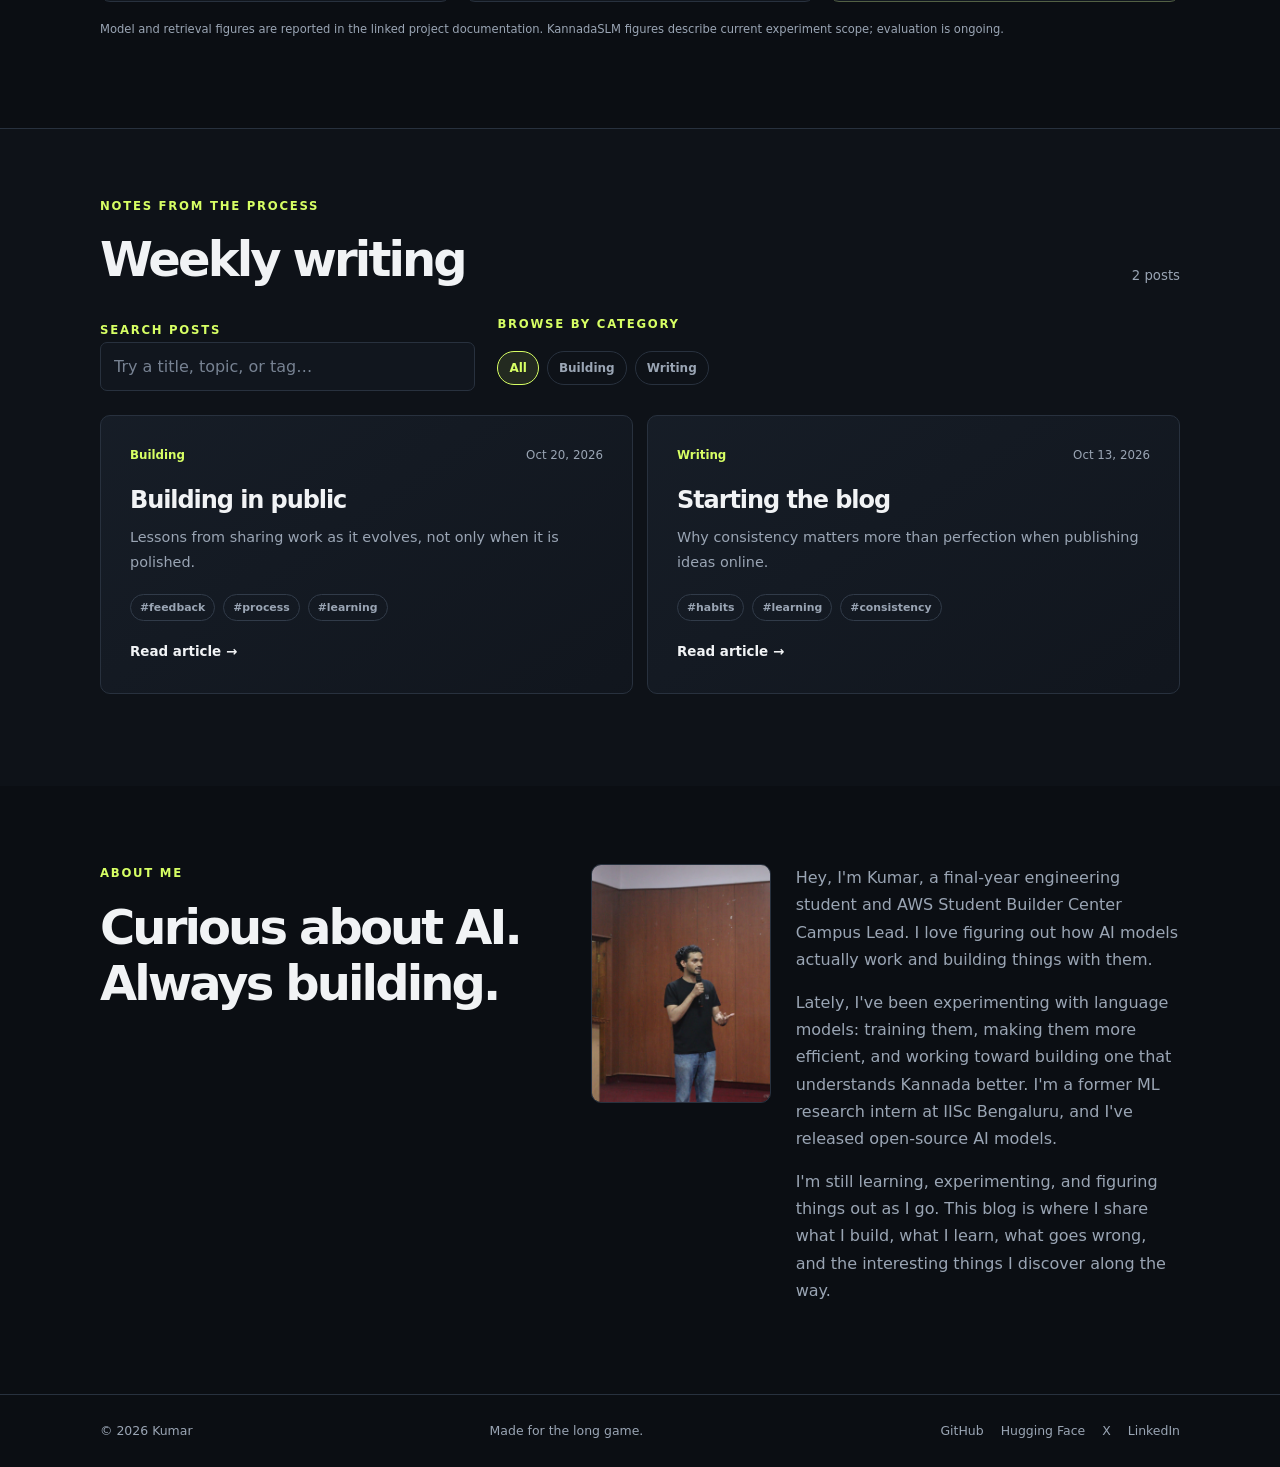
==== commit 7fc9cc44: "Build project portfolio with stats Co-authored-by: Copilot <223556219+Copilot@users.noreply.github.c" ====
--- a/index.html
+++ b/index.html
@@ -5,10 +5,10 @@
     <meta name="viewport" content="width=device-width, initial-scale=1.0" />
     <meta
       name="description"
-      content="Weekly notes on software, building, and the lessons learned along the way."
+      content="Kumar's portfolio: AI and language model projects, KannadaSLM in progress, and weekly notes on building."
     />
     <meta name="theme-color" content="#0b0e13" />
-    <title>Kumar — Weekly Notes</title>
+    <title>Kumar — AI Builder & Engineer</title>
     <link rel="stylesheet" href="styles.css" />
     <script src="app.js" defer></script>
   </head>
@@ -20,6 +20,7 @@
           <span class="brand-name">Kumar's Notes</span>
         </a>
         <nav class="nav-links" aria-label="Main navigation">
+          <a href="#projects">Projects</a>
           <a href="#latest">Writing</a>
           <a href="#about">About</a>
         </nav>
@@ -30,18 +31,147 @@
       <section class="hero">
         <div class="container hero-inner">
           <div>
-            <p class="eyebrow">A weekly journal by Kumar</p>
-            <h1>Learning out loud. <span>One week at a time.</span></h1>
+            <p class="eyebrow">Final-year engineering student · AWS Student Builder Center Campus Lead</p>
+            <h1>Exploring AI. <span>Building what I learn.</span></h1>
             <p class="intro">
-              Notes from building software, figuring things out, and getting a little better at the work each week.
+              I experiment with language models, make them more efficient, and build projects that bring AI ideas to life.
+              Currently working on a Kannada language model.
             </p>
-            <a class="button primary" href="#latest">Explore the writing <span aria-hidden="true">&nbsp;↓</span></a>
-          </div>
-          <aside class="hero-note" aria-label="Latest post">
-            <span class="note-label">Start here · latest note</span>
-            <strong id="featured-title">Loading latest post…</strong>
-            <p id="featured-excerpt"></p>
+            <div class="hero-actions">
+              <a class="button primary" href="#projects">Explore my projects <span aria-hidden="true">&nbsp;↓</span></a>
+              <a
+                class="button secondary"
+                href="https://www.linkedin.com/in/kumar-r-shet-4712552a1/"
+                target="_blank"
+                rel="noopener noreferrer"
+                >Connect on LinkedIn</a
+              >
+            </div>
+          </div>
+          <aside class="hero-note" aria-label="Current focus">
+            <span class="note-label">Currently building</span>
+            <strong>KannadaSLM</strong>
+            <p>Adapting open-source language models to better understand and generate Kannada.</p>
           </aside>
+        </div>
+      </section>
+
+      <section id="projects" class="projects">
+        <div class="container">
+          <div class="section-header">
+            <div>
+              <p class="section-kicker">Selected work</p>
+              <h2>Projects & experiments</h2>
+            </div>
+            <span class="post-count">Models, tools, and ongoing research</span>
+          </div>
+
+          <div class="project-grid">
+            <article class="project-card">
+              <div class="project-topline">
+                <span class="project-type">Open model</span>
+                <span class="project-number">01</span>
+              </div>
+              <h3>Qwen3.5-4B-AWQ</h3>
+              <p>
+                AWQ INT4 quantization of Qwen3.5-4B, calibrated with 512 OpenPlatypus samples.
+              </p>
+              <dl class="project-stats project-stats-2x2">
+                <div class="project-stat">
+                  <dt>quantized model</dt>
+                  <dd>3.13 GB</dd>
+                </div>
+                <div class="project-stat">
+                  <dt>HF downloads · Oct 2026</dt>
+                  <dd>1,512</dd>
+                </div>
+                <div class="project-stat">
+                  <dt>smaller on disk</dt>
+                  <dd>2.56×</dd>
+                </div>
+                <div class="project-stat">
+                  <dt>5-task 0-shot average</dt>
+                  <dd>68.67%</dd>
+                </div>
+              </dl>
+              <p class="project-caveat">
+                Standalone benchmark average; a matched BF16 comparison has not been run.
+              </p>
+              <a
+                class="text-link"
+                href="https://huggingface.co/kumar2235/Qwen3.5-4B-AWQ"
+                target="_blank"
+                rel="noopener noreferrer"
+                >View on Hugging Face ↗</a
+              >
+            </article>
+
+            <article class="project-card">
+              <div class="project-topline">
+                <span class="project-type">Open source</span>
+                <span class="project-number">02</span>
+              </div>
+              <h3>Fashion Search Engine</h3>
+              <p>
+                A natural-language image search pipeline using semantic normalization, vector retrieval, and visual reranking.
+              </p>
+              <dl class="project-stats">
+                <div class="project-stat">
+                  <dt>fashion images indexed</dt>
+                  <dd>3,200</dd>
+                </div>
+                <div class="project-stat">
+                  <dt>BGE-M3 vectors</dt>
+                  <dd>1,024-D</dd>
+                </div>
+                <div class="project-stat">
+                  <dt>candidates reranked</dt>
+                  <dd>Top 100</dd>
+                </div>
+              </dl>
+              <a
+                class="text-link"
+                href="https://github.com/Imkumar80/Fashion_search_engine"
+                target="_blank"
+                rel="noopener noreferrer"
+                >View project on GitHub ↗</a
+              >
+            </article>
+
+            <article class="project-card project-card-featured">
+              <div class="project-topline">
+                <span class="project-type">Language models · Kannada</span>
+                <span class="project-status">In progress</span>
+              </div>
+              <h3>KannadaSLM</h3>
+              <p>
+                Developing KannadaSLM by adapting open-source LLMs through continued pre-training on Kannada text,
+                supervised fine-tuning, tokenizer experiments, and knowledge distillation.
+              </p>
+              <p>
+                I'm evaluating language generation quality, repetition, and instruction-following to understand what
+                makes Kannada models more reliable.
+              </p>
+              <dl class="project-stats">
+                <div class="project-stat">
+                  <dt>adaptation tracks</dt>
+                  <dd>4</dd>
+                </div>
+                <div class="project-stat">
+                  <dt>evaluation dimensions</dt>
+                  <dd>3</dd>
+                </div>
+              </dl>
+              <p class="project-caveat">
+                Scope counts, not benchmark results. Model scores are not published yet.
+              </p>
+              <span class="project-note">Work in progress — more coming soon.</span>
+            </article>
+          </div>
+          <p class="project-disclaimer">
+            Model and retrieval figures are reported in the linked project documentation. KannadaSLM figures describe
+            current experiment scope; evaluation is ongoing.
+          </p>
         </div>
       </section>
 
@@ -49,8 +179,8 @@
         <div class="container">
           <div class="section-header">
             <div>
-              <p class="section-kicker">The journal</p>
-              <h2>Recent writing</h2>
+              <p class="section-kicker">Notes from the process</p>
+              <h2>Weekly writing</h2>
             </div>
             <span class="post-count" id="post-count" aria-live="polite"></span>
           </div>
@@ -116,7 +246,7 @@
 
     <footer class="site-footer">
       <div class="container">
-        <p>© <span id="current-year"></span> Kumar's Notes</p>
+        <p>© <span id="current-year"></span> Kumar</p>
         <p>Made for the long game.</p>
         <nav class="social-links" aria-label="Social profiles">
           <a href="https://github.com/Imkumar80" target="_blank" rel="noopener noreferrer">GitHub</a>
--- a/styles.css
+++ b/styles.css
@@ -157,6 +157,12 @@
   margin-bottom: 30px;
   color: var(--muted);
   font-size: clamp(1rem, 2vw, 1.15rem);
+}
+
+.hero-actions {
+  display: flex;
+  flex-wrap: wrap;
+  gap: 12px;
 }
 
 .button {
@@ -220,6 +226,139 @@
   font-size: 0.88rem;
 }
 
+.projects {
+  padding: 68px 0 88px;
+  border-top: 1px solid var(--border);
+}
+
+.project-grid {
+  display: grid;
+  grid-template-columns: repeat(3, minmax(0, 1fr));
+  gap: 14px;
+}
+
+.project-card {
+  display: flex;
+  min-height: 290px;
+  flex-direction: column;
+  padding: clamp(20px, 3vw, 28px);
+  border: 1px solid var(--border);
+  border-radius: 10px;
+  background: linear-gradient(145deg, rgba(23, 30, 40, 0.92), rgba(17, 22, 30, 0.92));
+}
+
+.project-card-featured {
+  border-color: #536044;
+  background:
+    radial-gradient(ellipse at 95% 0%, rgba(215, 255, 100, 0.08), transparent 60%),
+    linear-gradient(145deg, rgba(23, 30, 40, 0.96), rgba(17, 22, 30, 0.96));
+}
+
+.project-topline {
+  display: flex;
+  align-items: center;
+  justify-content: space-between;
+  gap: 12px;
+  margin-bottom: 26px;
+  color: var(--muted);
+  font-size: 0.72rem;
+}
+
+.project-type {
+  color: var(--accent);
+  font-weight: 700;
+  letter-spacing: 0.06em;
+  text-transform: uppercase;
+}
+
+.project-number {
+  color: #697484;
+  font-variant-numeric: tabular-nums;
+}
+
+.project-status {
+  padding: 4px 9px;
+  border: 1px solid rgba(215, 255, 100, 0.35);
+  border-radius: 999px;
+  color: var(--accent);
+  white-space: nowrap;
+}
+
+.project-card h3 {
+  margin-bottom: 12px;
+  font-size: 1.45rem;
+  letter-spacing: -0.045em;
+}
+
+.project-card p {
+  margin-bottom: 16px;
+  color: var(--muted);
+  font-size: 0.88rem;
+}
+
+.project-stats {
+  display: grid;
+  grid-template-columns: repeat(3, minmax(0, 1fr));
+  gap: 10px;
+  margin: 7px 0 13px;
+}
+
+.project-stats-2x2 {
+  grid-template-columns: repeat(2, minmax(0, 1fr));
+}
+
+.project-stat {
+  display: flex;
+  min-width: 0;
+  flex-direction: column;
+  padding-top: 9px;
+  border-top: 1px solid var(--border);
+}
+
+.project-stat dt {
+  order: 1;
+  margin-bottom: 3px;
+  color: var(--muted);
+  font-size: 0.64rem;
+  line-height: 1.35;
+}
+
+.project-stat dd {
+  order: 0;
+  margin: 0;
+  margin-bottom: 3px;
+  color: var(--accent);
+  font-size: clamp(0.92rem, 1.8vw, 1.28rem);
+  font-weight: 750;
+  letter-spacing: -0.04em;
+  line-height: 1.25;
+}
+
+.project-caveat {
+  margin: 0 0 12px !important;
+  font-size: 0.72rem !important;
+  line-height: 1.5;
+}
+
+.project-card .text-link {
+  margin-top: auto;
+  padding-top: 12px;
+}
+
+.project-note {
+  margin-top: auto;
+  padding-top: 12px;
+  color: var(--accent);
+  font-size: 0.78rem;
+  font-weight: 650;
+}
+
+.project-disclaimer {
+  margin: 18px 0 0;
+  color: var(--muted);
+  font-size: 0.72rem;
+}
+
 .posts {
   padding: 68px 0 92px;
   border-top: 1px solid var(--border);
@@ -403,12 +542,12 @@
 .profile-photo {
   display: block;
   width: 100%;
-  aspect-ratio: 3 / 4;
+  height: auto;
+  max-height: 320px;
   border: 1px solid var(--border);
   border-radius: 10px;
   background: var(--surface-raised);
-  object-fit: cover;
-  object-position: center 35%;
+  object-fit: contain;
 }
 
 .about-inner > p,
@@ -537,6 +676,14 @@
     grid-template-columns: 1fr;
   }
 
+  .project-grid {
+    grid-template-columns: repeat(2, minmax(0, 1fr));
+  }
+
+  .project-card-featured {
+    grid-column: 1 / -1;
+  }
+
   .section-header {
     align-items: start;
     flex-direction: column;
@@ -578,6 +725,14 @@
 
   .about-content {
     grid-template-columns: 1fr;
+  }
+
+  .project-grid {
+    grid-template-columns: 1fr;
+  }
+
+  .project-card-featured {
+    grid-column: auto;
   }
 
   .profile-photo {
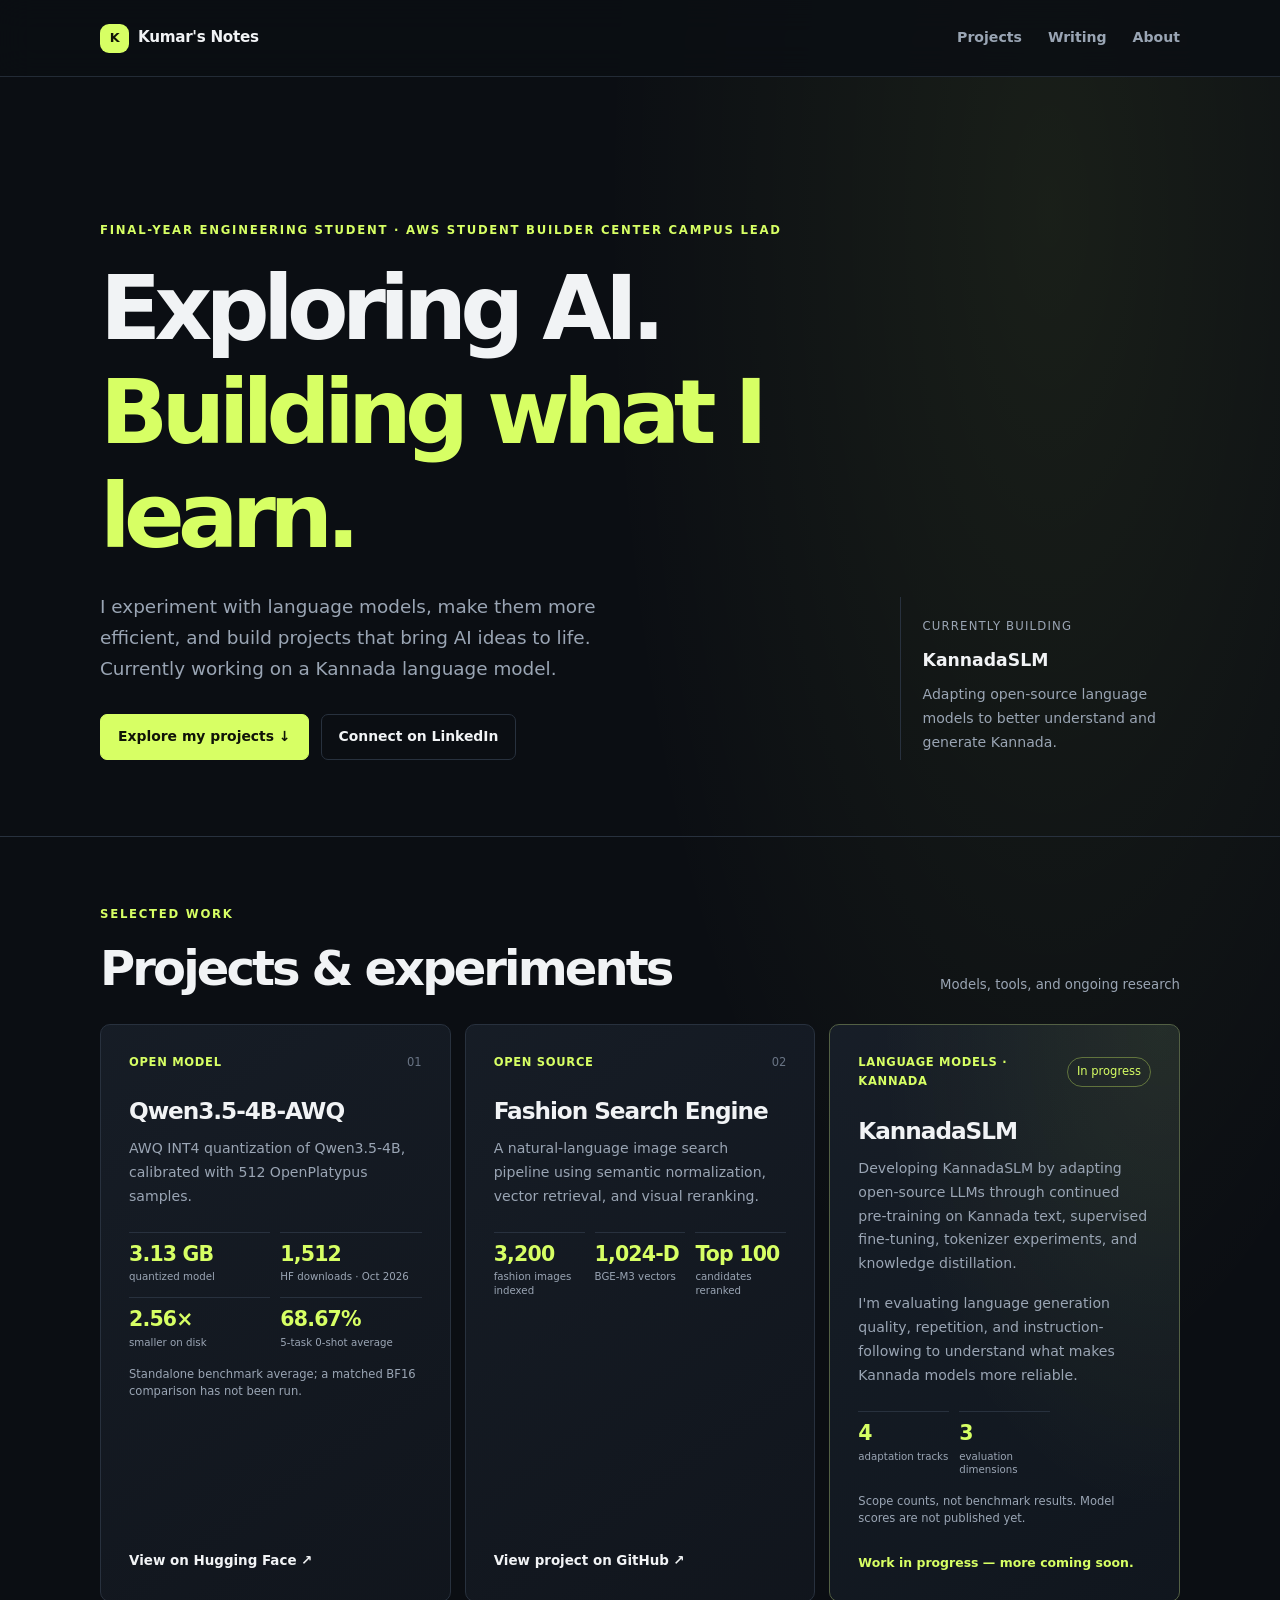
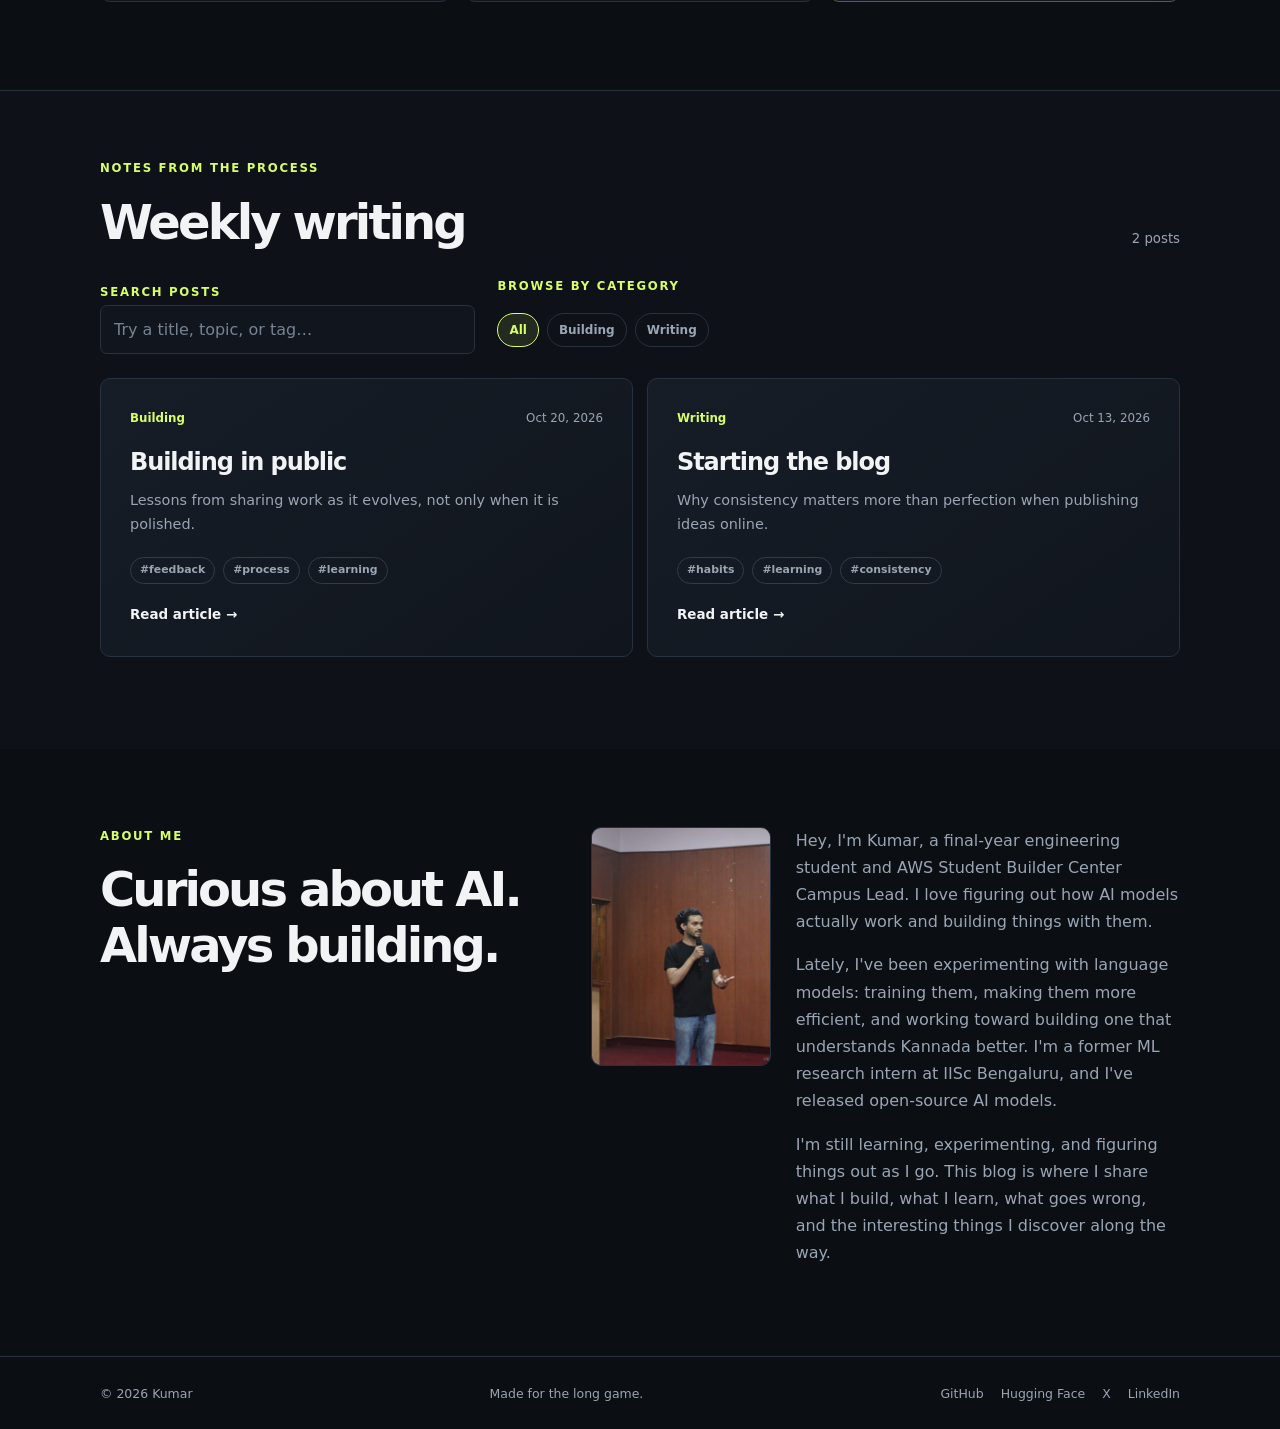
==== commit 30111a96: "Remove project metrics disclaimer Co-authored-by: Copilot <223556219+Copilot@users.noreply.github.co" ====
--- a/index.html
+++ b/index.html
@@ -168,10 +168,6 @@
               <span class="project-note">Work in progress — more coming soon.</span>
             </article>
           </div>
-          <p class="project-disclaimer">
-            Model and retrieval figures are reported in the linked project documentation. KannadaSLM figures describe
-            current experiment scope; evaluation is ongoing.
-          </p>
         </div>
       </section>
 
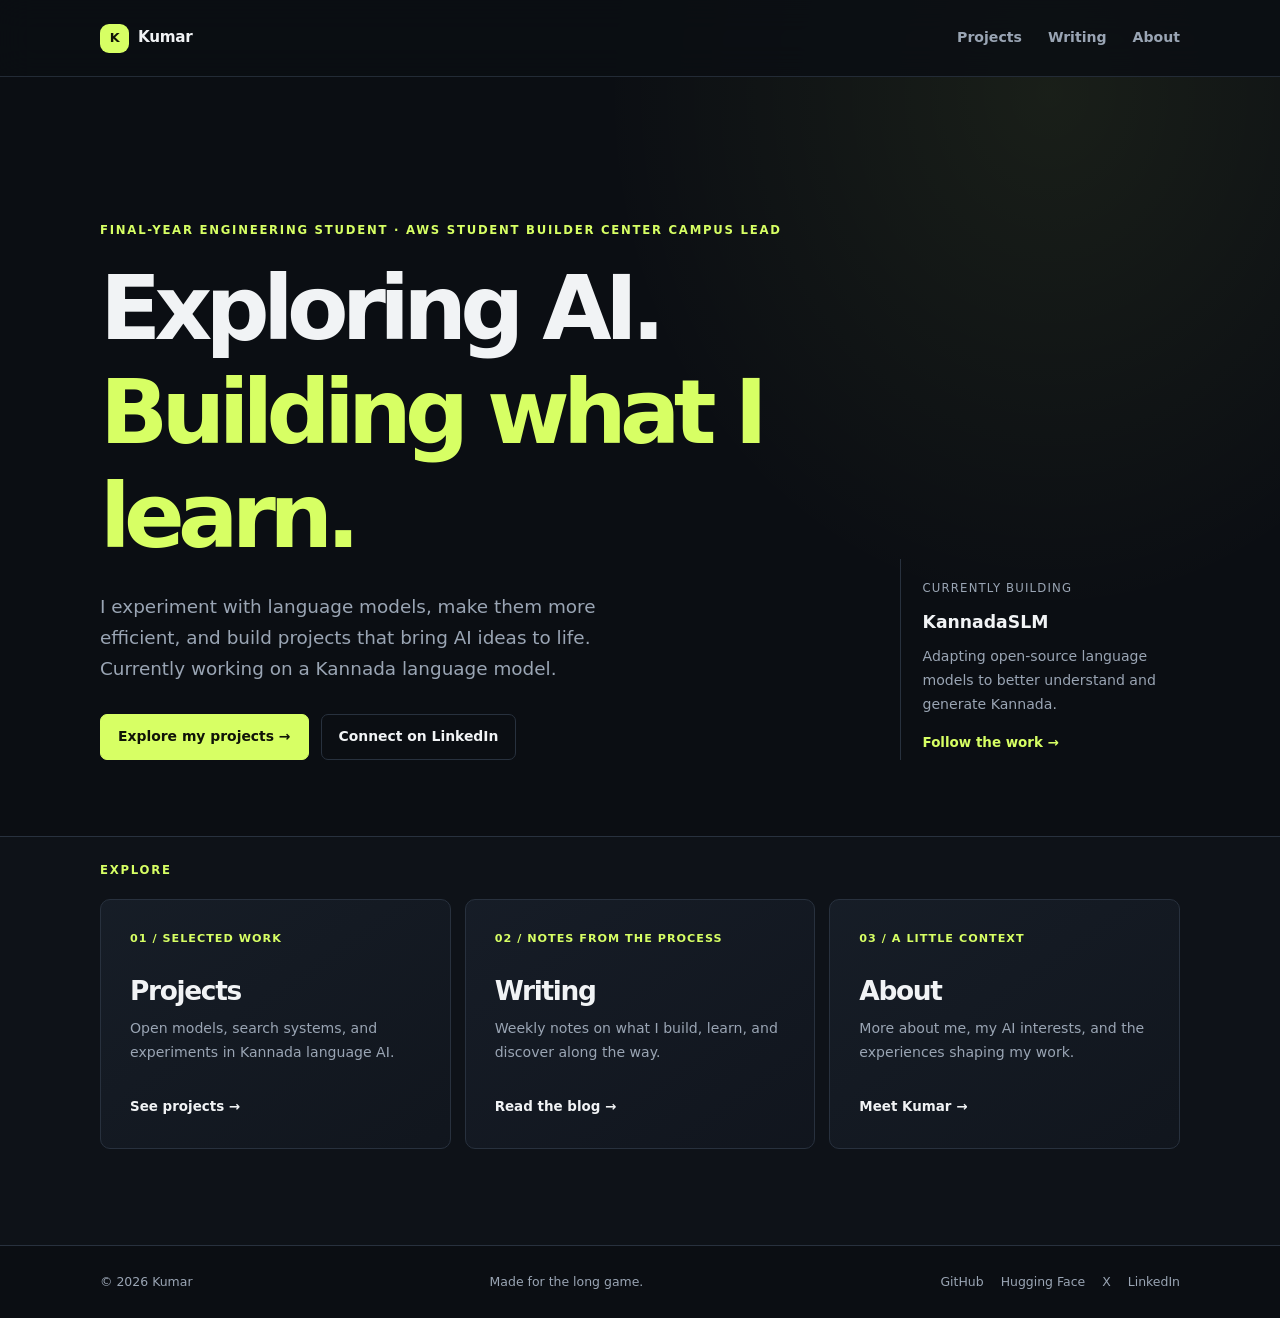
==== commit c5d8b1a0: "profile" ====
--- a/index.html
+++ b/index.html
@@ -5,30 +5,30 @@
     <meta name="viewport" content="width=device-width, initial-scale=1.0" />
     <meta
       name="description"
-      content="Kumar's portfolio: AI and language model projects, KannadaSLM in progress, and weekly notes on building."
+      content="Kumar is an AI builder and final-year engineering student exploring language models and building useful tools."
     />
     <meta name="theme-color" content="#0b0e13" />
     <title>Kumar — AI Builder & Engineer</title>
     <link rel="stylesheet" href="styles.css" />
-    <script src="app.js" defer></script>
+    <script src="site.js" defer></script>
   </head>
   <body>
     <header class="site-header">
       <div class="container nav">
-        <a class="brand" href="index.html">
+        <a class="brand" href="index.html" aria-current="page">
           <span class="brand-mark" aria-hidden="true">K</span>
-          <span class="brand-name">Kumar's Notes</span>
+          <span class="brand-name">Kumar</span>
         </a>
         <nav class="nav-links" aria-label="Main navigation">
-          <a href="#projects">Projects</a>
-          <a href="#latest">Writing</a>
-          <a href="#about">About</a>
+          <a href="projects.html">Projects</a>
+          <a href="writing.html">Writing</a>
+          <a href="about.html">About</a>
         </nav>
       </div>
     </header>
 
     <main>
-      <section class="hero">
+      <section class="hero home-hero">
         <div class="container hero-inner">
           <div>
             <p class="eyebrow">Final-year engineering student · AWS Student Builder Center Campus Lead</p>
@@ -38,7 +38,7 @@
               Currently working on a Kannada language model.
             </p>
             <div class="hero-actions">
-              <a class="button primary" href="#projects">Explore my projects <span aria-hidden="true">&nbsp;↓</span></a>
+              <a class="button primary" href="projects.html">Explore my projects <span aria-hidden="true">&nbsp;→</span></a>
               <a
                 class="button secondary"
                 href="https://www.linkedin.com/in/kumar-r-shet-4712552a1/"
@@ -52,189 +52,33 @@
             <span class="note-label">Currently building</span>
             <strong>KannadaSLM</strong>
             <p>Adapting open-source language models to better understand and generate Kannada.</p>
+            <a class="text-link" href="projects.html#kannadaslm">Follow the work →</a>
           </aside>
         </div>
       </section>
 
-      <section id="projects" class="projects">
+      <section class="home-pages">
         <div class="container">
-          <div class="section-header">
-            <div>
-              <p class="section-kicker">Selected work</p>
-              <h2>Projects & experiments</h2>
-            </div>
-            <span class="post-count">Models, tools, and ongoing research</span>
-          </div>
-
-          <div class="project-grid">
-            <article class="project-card">
-              <div class="project-topline">
-                <span class="project-type">Open model</span>
-                <span class="project-number">01</span>
-              </div>
-              <h3>Qwen3.5-4B-AWQ</h3>
-              <p>
-                AWQ INT4 quantization of Qwen3.5-4B, calibrated with 512 OpenPlatypus samples.
-              </p>
-              <dl class="project-stats project-stats-2x2">
-                <div class="project-stat">
-                  <dt>quantized model</dt>
-                  <dd>3.13 GB</dd>
-                </div>
-                <div class="project-stat">
-                  <dt>HF downloads · Oct 2026</dt>
-                  <dd>1,512</dd>
-                </div>
-                <div class="project-stat">
-                  <dt>smaller on disk</dt>
-                  <dd>2.56×</dd>
-                </div>
-                <div class="project-stat">
-                  <dt>5-task 0-shot average</dt>
-                  <dd>68.67%</dd>
-                </div>
-              </dl>
-              <p class="project-caveat">
-                Standalone benchmark average; a matched BF16 comparison has not been run.
-              </p>
-              <a
-                class="text-link"
-                href="https://huggingface.co/kumar2235/Qwen3.5-4B-AWQ"
-                target="_blank"
-                rel="noopener noreferrer"
-                >View on Hugging Face ↗</a
-              >
-            </article>
-
-            <article class="project-card">
-              <div class="project-topline">
-                <span class="project-type">Open source</span>
-                <span class="project-number">02</span>
-              </div>
-              <h3>Fashion Search Engine</h3>
-              <p>
-                A natural-language image search pipeline using semantic normalization, vector retrieval, and visual reranking.
-              </p>
-              <dl class="project-stats">
-                <div class="project-stat">
-                  <dt>fashion images indexed</dt>
-                  <dd>3,200</dd>
-                </div>
-                <div class="project-stat">
-                  <dt>BGE-M3 vectors</dt>
-                  <dd>1,024-D</dd>
-                </div>
-                <div class="project-stat">
-                  <dt>candidates reranked</dt>
-                  <dd>Top 100</dd>
-                </div>
-              </dl>
-              <a
-                class="text-link"
-                href="https://github.com/Imkumar80/Fashion_search_engine"
-                target="_blank"
-                rel="noopener noreferrer"
-                >View project on GitHub ↗</a
-              >
-            </article>
-
-            <article class="project-card project-card-featured">
-              <div class="project-topline">
-                <span class="project-type">Language models · Kannada</span>
-                <span class="project-status">In progress</span>
-              </div>
-              <h3>KannadaSLM</h3>
-              <p>
-                Developing KannadaSLM by adapting open-source LLMs through continued pre-training on Kannada text,
-                supervised fine-tuning, tokenizer experiments, and knowledge distillation.
-              </p>
-              <p>
-                I'm evaluating language generation quality, repetition, and instruction-following to understand what
-                makes Kannada models more reliable.
-              </p>
-              <dl class="project-stats">
-                <div class="project-stat">
-                  <dt>adaptation tracks</dt>
-                  <dd>4</dd>
-                </div>
-                <div class="project-stat">
-                  <dt>evaluation dimensions</dt>
-                  <dd>3</dd>
-                </div>
-              </dl>
-              <p class="project-caveat">
-                Scope counts, not benchmark results. Model scores are not published yet.
-              </p>
-              <span class="project-note">Work in progress — more coming soon.</span>
-            </article>
-          </div>
-        </div>
-      </section>
-
-      <section id="latest" class="posts">
-        <div class="container">
-          <div class="section-header">
-            <div>
-              <p class="section-kicker">Notes from the process</p>
-              <h2>Weekly writing</h2>
-            </div>
-            <span class="post-count" id="post-count" aria-live="polite"></span>
-          </div>
-
-          <div class="post-tools">
-            <label>
-              <span class="section-kicker">Search posts</span>
-              <input
-                class="search-input"
-                id="post-search"
-                type="search"
-                placeholder="Try a title, topic, or tag…"
-                autocomplete="off"
-              />
-            </label>
-            <div>
-              <p class="section-kicker">Browse by category</p>
-              <div class="filter-list" id="category-filters" aria-label="Filter posts by category"></div>
-            </div>
-          </div>
-
-          <div class="post-grid" id="post-grid" aria-live="polite">
-            <p class="status-message">Loading posts…</p>
-          </div>
-        </div>
-      </section>
-
-      <section id="about" class="about">
-        <div class="container about-inner">
-          <div>
-            <p class="section-kicker">About me</p>
-            <h2>Curious about AI. Always building.</h2>
-          </div>
-          <div class="about-content">
-            <img
-              class="profile-photo"
-              src="assets/kumar-profile.png"
-              alt="Portrait of Kumar"
-              width="768"
-              height="1023"
-              loading="lazy"
-              decoding="async"
-            />
-            <div class="about-copy">
-              <p>
-                Hey, I'm Kumar, a final-year engineering student and AWS Student Builder Center Campus Lead. I love
-                figuring out how AI models actually work and building things with them.
-              </p>
-              <p>
-                Lately, I've been experimenting with language models: training them, making them more efficient,
-                and working toward building one that understands Kannada better. I'm a former ML research intern
-                at IISc Bengaluru, and I've released open-source AI models.
-              </p>
-              <p>
-                I'm still learning, experimenting, and figuring things out as I go. This blog is where I share
-                what I build, what I learn, what goes wrong, and the interesting things I discover along the way.
-              </p>
-            </div>
+          <p class="section-kicker">Explore</p>
+          <div class="home-page-grid">
+            <a class="home-page-card" href="projects.html">
+              <span class="home-page-index">01 / SELECTED WORK</span>
+              <h2>Projects</h2>
+              <p>Open models, search systems, and experiments in Kannada language AI.</p>
+              <span class="text-link">See projects →</span>
+            </a>
+            <a class="home-page-card" href="writing.html">
+              <span class="home-page-index">02 / NOTES FROM THE PROCESS</span>
+              <h2>Writing</h2>
+              <p>Weekly notes on what I build, learn, and discover along the way.</p>
+              <span class="text-link">Read the blog →</span>
+            </a>
+            <a class="home-page-card" href="about.html">
+              <span class="home-page-index">03 / A LITTLE CONTEXT</span>
+              <h2>About</h2>
+              <p>More about me, my AI interests, and the experiences shaping my work.</p>
+              <span class="text-link">Meet Kumar →</span>
+            </a>
           </div>
         </div>
       </section>
@@ -242,7 +86,7 @@
 
     <footer class="site-footer">
       <div class="container">
-        <p>© <span id="current-year"></span> Kumar</p>
+        <p>© <span class="current-year"></span> Kumar</p>
         <p>Made for the long game.</p>
         <nav class="social-links" aria-label="Social profiles">
           <a href="https://github.com/Imkumar80" target="_blank" rel="noopener noreferrer">GitHub</a>
--- a/styles.css
+++ b/styles.css
@@ -102,12 +102,19 @@
 }
 
 .nav-links a:hover,
+.nav-links a[aria-current="page"],
 .text-link:hover {
   color: var(--accent);
 }
 
 .hero {
   padding: clamp(74px, 12vw, 144px) 0 76px;
+}
+
+.home-hero {
+  display: flex;
+  min-height: min(690px, calc(100vh - 76px));
+  align-items: center;
 }
 
 .hero-inner {
@@ -220,10 +227,92 @@
   text-decoration: none;
 }
 
+.hero-note .text-link {
+  display: inline-block;
+  margin-top: 15px;
+}
+
 .hero-note p {
   margin: 0;
   color: var(--muted);
   font-size: 0.88rem;
+}
+
+.page-hero {
+  padding: clamp(62px, 9vw, 105px) 0 34px;
+}
+
+.page-hero h1 {
+  max-width: 850px;
+  margin: 0 0 18px;
+  font-size: clamp(2.8rem, 7vw, 5.4rem);
+  font-weight: 680;
+  letter-spacing: -0.075em;
+}
+
+.page-hero h1 span {
+  color: var(--accent);
+}
+
+.page-hero .intro {
+  margin-bottom: 0;
+}
+
+.home-pages {
+  padding: 24px 0 96px;
+  border-top: 1px solid var(--border);
+  background: rgba(17, 22, 30, 0.56);
+}
+
+.home-pages > .container > .section-kicker {
+  margin: 0 0 18px;
+}
+
+.home-page-grid {
+  display: grid;
+  grid-template-columns: repeat(3, minmax(0, 1fr));
+  gap: 14px;
+}
+
+.home-page-card {
+  display: flex;
+  min-height: 250px;
+  flex-direction: column;
+  padding: clamp(20px, 3vw, 29px);
+  border: 1px solid var(--border);
+  border-radius: 10px;
+  background: linear-gradient(145deg, rgba(23, 30, 40, 0.92), rgba(17, 22, 30, 0.92));
+  text-decoration: none;
+  transition: border-color 180ms ease, transform 180ms ease;
+}
+
+.home-page-card:hover {
+  transform: translateY(-3px);
+  border-color: #536044;
+}
+
+.home-page-index {
+  margin-bottom: 28px;
+  color: var(--accent);
+  font-size: 0.7rem;
+  font-weight: 700;
+  letter-spacing: 0.09em;
+}
+
+.home-page-card h2 {
+  margin: 0 0 10px;
+  font-size: 1.65rem;
+  letter-spacing: -0.05em;
+}
+
+.home-page-card p {
+  margin-bottom: 20px;
+  color: var(--muted);
+  font-size: 0.88rem;
+}
+
+.home-page-card .text-link {
+  margin-top: auto;
 }
 
 .projects {
@@ -284,10 +373,16 @@
   white-space: nowrap;
 }
 
+.project-card h2,
 .project-card h3 {
+  margin-top: 0;
   margin-bottom: 12px;
   font-size: 1.45rem;
   letter-spacing: -0.045em;
+}
+
+.projects-page {
+  padding-top: 20px;
 }
 
 .project-card p {
@@ -668,6 +763,10 @@
     gap: 36px;
   }
 
+  .home-hero {
+    min-height: 0;
+  }
+
   .hero-note {
     max-width: 460px;
   }
@@ -680,6 +779,11 @@
     grid-template-columns: repeat(2, minmax(0, 1fr));
   }
 
+  .home-page-grid {
+    grid-template-columns: repeat(2, minmax(0, 1fr));
+  }
+
+  .home-page-card:last-child,
   .project-card-featured {
     grid-column: 1 / -1;
   }
@@ -731,6 +835,11 @@
     grid-template-columns: 1fr;
   }
 
+  .home-page-grid {
+    grid-template-columns: 1fr;
+  }
+
+  .home-page-card:last-child,
   .project-card-featured {
     grid-column: auto;
   }
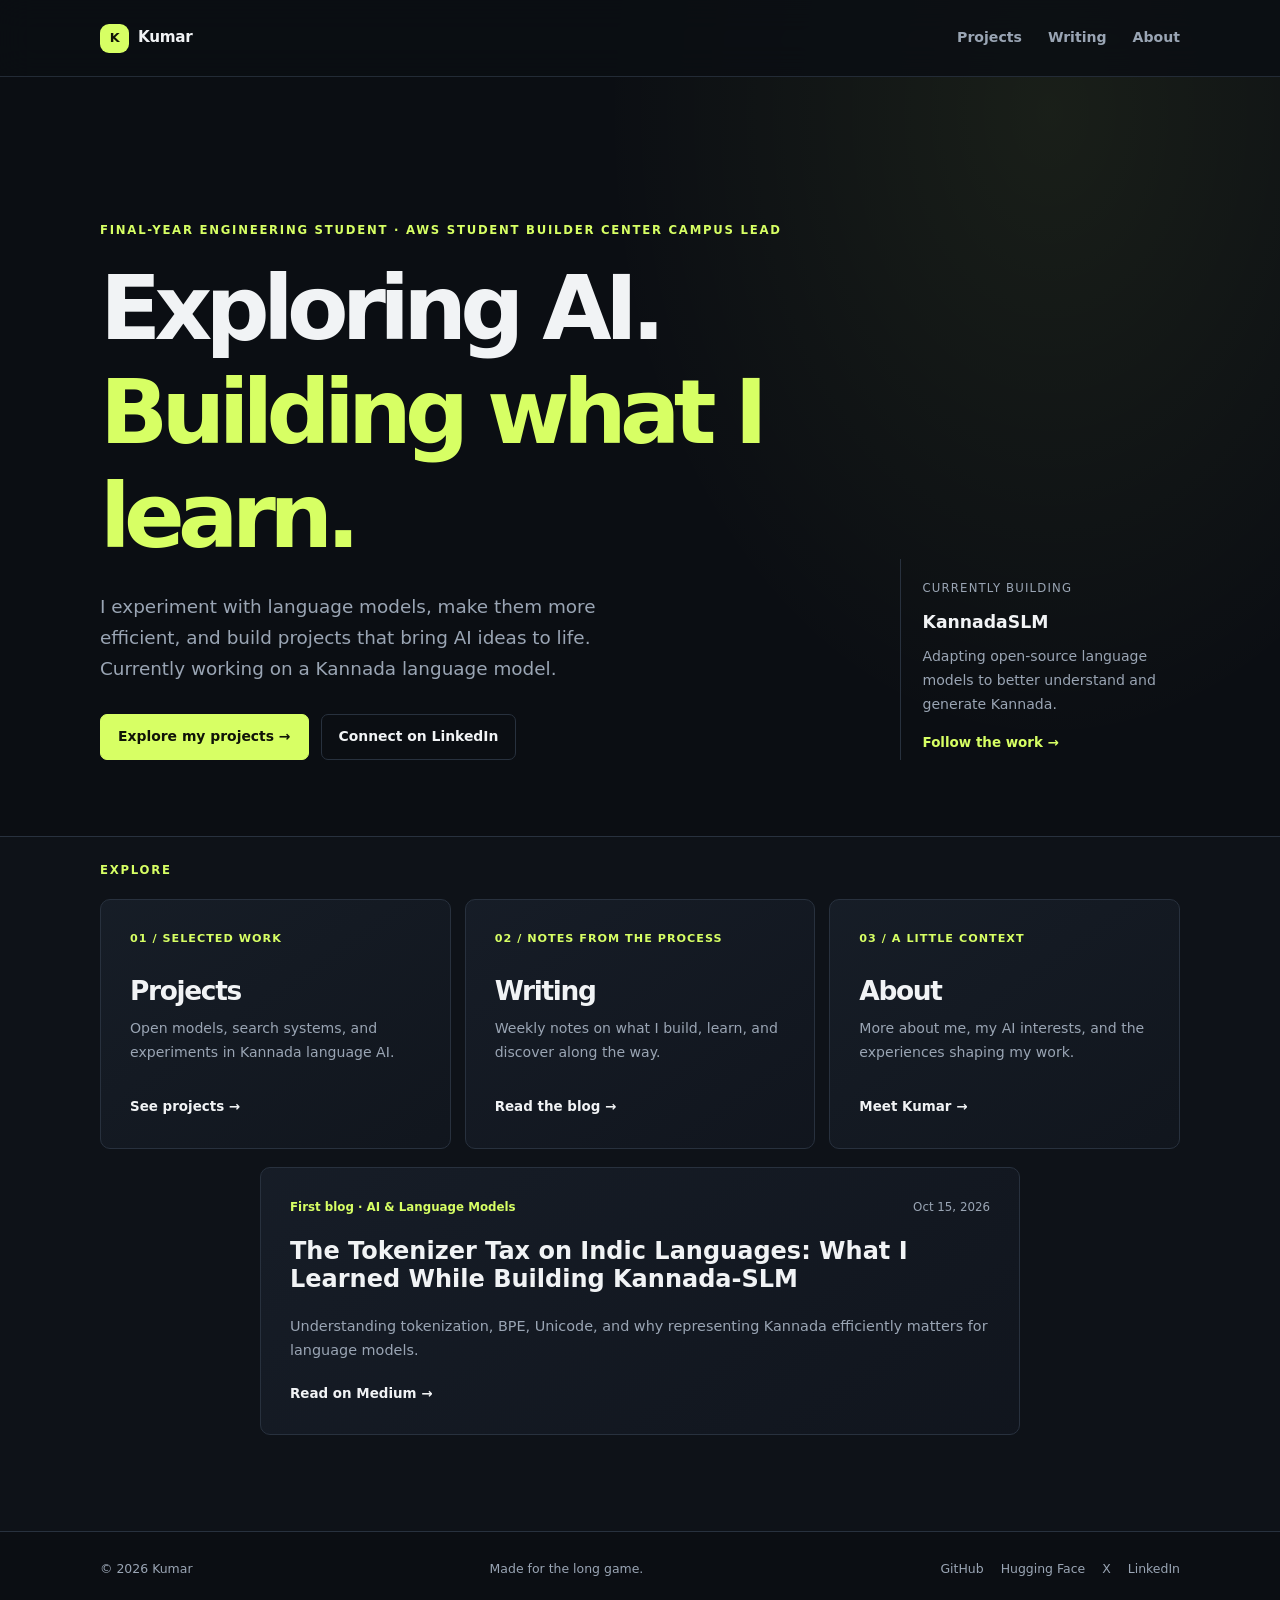
==== commit 8625dd72: "Add first Medium blog post Co-authored-by: Copilot <223556219+Copilot@users.noreply.github.com>" ====
--- a/index.html
+++ b/index.html
@@ -80,6 +80,24 @@
               <span class="text-link">Meet Kumar →</span>
             </a>
           </div>
+          <article class="post-card home-featured-post">
+            <div class="post-topline">
+              <span class="post-category">First blog · AI &amp; Language Models</span>
+              <time datetime="2026-10-15">Oct 15, 2026</time>
+            </div>
+            <h2>The Tokenizer Tax on Indic Languages: What I Learned While Building Kannada-SLM</h2>
+            <p>
+              Understanding tokenization, BPE, Unicode, and why representing Kannada efficiently matters for language
+              models.
+            </p>
+            <a
+              class="text-link"
+              href="https://medium.com/@kumarrshet701/the-tokenizer-tax-on-indic-languages-what-i-learned-while-building-kannada-slm-2c054fbd1759"
+              target="_blank"
+              rel="noopener noreferrer"
+              >Read on Medium →</a
+            >
+          </article>
         </div>
       </section>
     </main>
--- a/styles.css
+++ b/styles.css
@@ -239,7 +239,10 @@
 }
 
 .page-hero {
-  padding: clamp(62px, 9vw, 105px) 0 34px;
+  display: flex;
+  min-height: 320px;
+  align-items: center;
+  padding: 64px 0 52px;
 }
 
 .page-hero h1 {
@@ -315,6 +318,11 @@
   margin-top: auto;
 }
 
+.home-featured-post {
+  max-width: 760px;
+  margin: 18px auto 0;
+}
+
 .projects {
   padding: 68px 0 88px;
   border-top: 1px solid var(--border);
@@ -382,7 +390,7 @@
 }
 
 .projects-page {
-  padding-top: 20px;
+  padding-top: 44px;
 }
 
 .project-card p {
@@ -767,6 +775,11 @@
     min-height: 0;
   }
 
+  .page-hero {
+    min-height: 270px;
+    padding: 56px 0 40px;
+  }
+
   .hero-note {
     max-width: 460px;
   }
